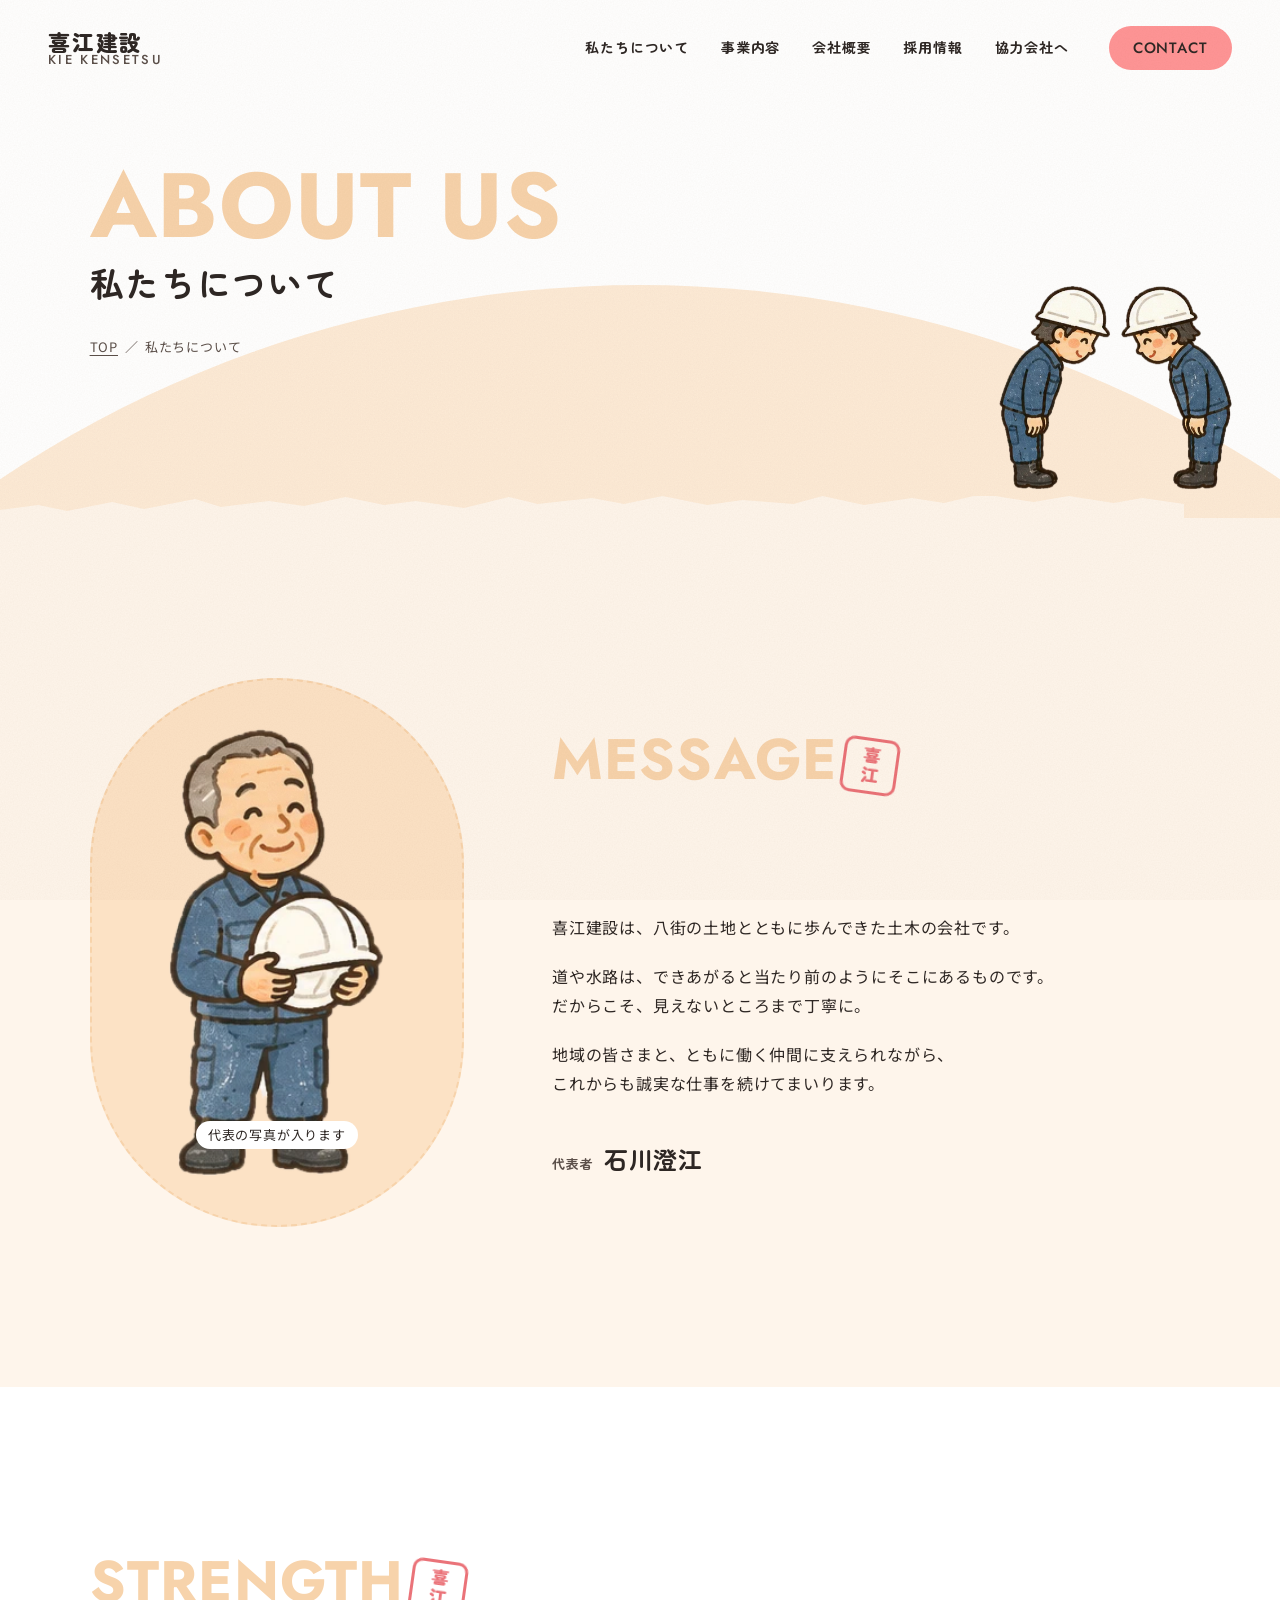
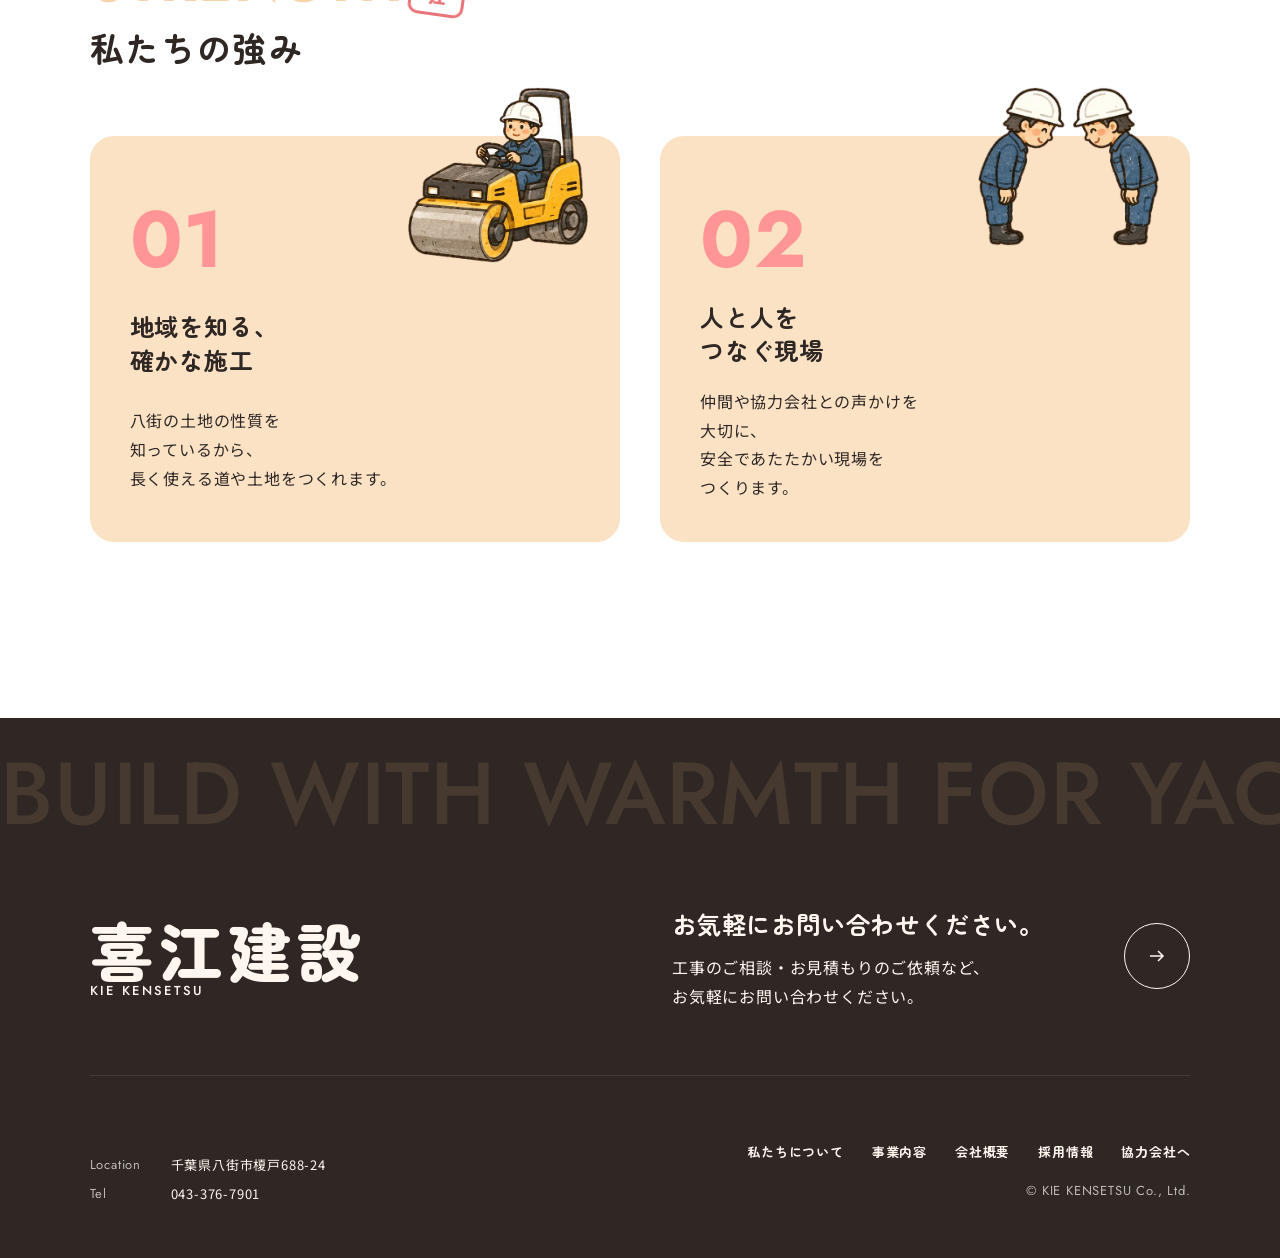
==== about/index.html @ e4daa04a "下層5ページを追加・TOP のリンクを下層へ（v2 上書き・?v=20261027e）" ====
<!doctype html>
<html lang="ja">
<head>
<meta charset="utf-8">
<meta name="viewport" content="width=device-width, initial-scale=1">
<meta name="robots" content="noindex, nofollow">
<title>私たちについて｜株式会社喜江建設</title>
<meta name="description" content="株式会社喜江建設の想い・代表挨拶・強みをご紹介します。">
<link rel="preconnect" href="https://fonts.googleapis.com">
<link rel="preconnect" href="https://fonts.gstatic.com" crossorigin>
<link href="https://fonts.googleapis.com/css2?family=Jost:wght@500;600;700&family=Noto+Sans+JP:wght@400;700&family=Zen+Maru+Gothic:wght@700;900&display=swap" rel="stylesheet">
<link rel="stylesheet" href="../tokens.css?v=20261027e">
<link rel="stylesheet" href="../base.css?v=20261027e">
<link rel="stylesheet" href="../style.css?v=20261027e">
</head>
<body>

<header class="header">
  <a class="logo" href="../" aria-label="株式会社喜江建設 トップへ">
    <span class="logo__ja">喜江建設</span>
    <span class="logo__en">KIE KENSETSU</span>
  </a>
  <nav class="nav" aria-label="メインメニュー">
    <ul class="nav__list">
      <li><a href="../about/">私たちについて</a></li>
      <li><a href="../service/">事業内容</a></li>
      <li><a href="../company/">会社概要</a></li>
      <li><a href="../#recruit">採用情報</a></li>
      <li><a href="../partner/">協力会社へ</a></li>
    </ul>
  </nav>
  <div class="header__acts">
    <a class="pill pill--accent" href="../contact/">CONTACT</a>
    <button class="pill pill--dark menu-btn" type="button" aria-expanded="false" aria-controls="drawer">MENU</button>
  </div>
</header>

<div class="drawer" id="drawer">
  <ul class="drawer__list">
    <li><a href="../about/">私たちについて</a></li>
    <li><a href="../service/">事業内容</a></li>
    <li><a href="../company/">会社概要</a></li>
    <li><a href="../#recruit">採用情報</a></li>
    <li><a href="../partner/">協力会社へ</a></li>
    <li><a href="../contact/">お問い合わせ</a></li>
  </ul>
</div>

<main>
  <section class="hero-sub" aria-labelledby="page-ttl">
    <div class="wrap hero-sub__inner">
      <p class="hero-sub__en" aria-hidden="true" data-split>ABOUT US</p>
      <h1 class="hero-sub__ja" id="page-ttl">私たちについて</h1>
      <p class="hero-sub__crumb"><a href="../">TOP</a><span aria-hidden="true">／</span>私たちについて</p>
    </div>
    <img class="hero-sub__chara" src="../assets/chara_bow.webp?v=20261027e" width="413" height="363" alt="" aria-hidden="true" data-bleed>
  </section>

    <section class="sec greet" aria-labelledby="greet-ttl">
    <div class="wrap greet__grid">
      <figure class="dog-frame greet__photo rv">
        <div class="dog-frame__capsule">
          <img src="../assets/chara_senior.webp?v=20261027e" width="191" height="399" alt="">
          <span class="dog-frame__note">代表の写真が入ります</span>
        </div>
      </figure>
      <div class="greet__body">
        <div class="sec-head">
          <p class="sec-head__en rv" aria-hidden="true">MESSAGE</p>
          <h2 class="sec-head__ja rv" id="greet-ttl">代表挨拶</h2>
        </div>
        <div class="txt rv">
          <p class="body"><span class="cl">喜江建設は、</span><span class="cl">八街の土地とともに歩んできた</span><span class="cl">土木の会社です。</span></p>
          <p class="body"><span class="cl">道や水路は、</span><span class="cl">できあがると当たり前のように</span><span class="cl">そこにあるものです。</span><span class="cl">だからこそ、</span><span class="cl">見えないところまで丁寧に。</span></p>
          <p class="body"><span class="cl">地域の皆さまと、</span><span class="cl">ともに働く仲間に支えられながら、</span><span class="cl">これからも誠実な仕事を続けてまいります。</span></p>
        </div>
        <p class="greet__sign rv"><span class="greet__role">代表者</span>石川澄江</p>
      </div>
    </div>
  </section>

    <section class="sec strength" aria-labelledby="strength-ttl">
    <div class="wrap">
      <div class="sec-head">
        <p class="sec-head__en rv" aria-hidden="true">STRENGTH</p>
        <h2 class="sec-head__ja rv" id="strength-ttl">私たちの強み</h2>
      </div>
      <ol class="strength__list">
        <li class="strength__item rv">
          <span class="strength__num" aria-hidden="true">01</span>
          <img class="strength__chara" src="../assets/chara_roller.webp?v=20261027e" width="441" height="431" alt="" data-bleed>
          <h3 class="strength__ttl">地域を知る、<br>確かな施工</h3>
          <p class="body"><span class="cl">八街の土地の性質を知っているから、</span><span class="cl">長く使える道や土地をつくれます。</span></p>
        </li>
        <li class="strength__item rv">
          <span class="strength__num" aria-hidden="true">02</span>
          <img class="strength__chara" src="../assets/chara_bow.webp?v=20261027e" width="413" height="363" alt="" data-bleed>
          <h3 class="strength__ttl">人と人を<br>つなぐ現場</h3>
          <p class="body"><span class="cl">仲間や協力会社との声かけを大切に、</span><span class="cl">安全であたたかい現場をつくります。</span></p>
        </li>
      </ol>
    </div>
  </section>
</main>

<footer class="footer">
  <div class="footer__marquee" aria-hidden="true">
    <span>BUILD WITH WARMTH FOR YACHIMATA</span><span>BUILD WITH WARMTH FOR YACHIMATA</span>
    <span>BUILD WITH WARMTH FOR YACHIMATA</span><span>BUILD WITH WARMTH FOR YACHIMATA</span>
  </div>
  <div class="wrap">
    <div class="footer__top">
      <a class="logo footer__logo" href="../">
        <span class="logo__ja">喜江建設</span>
        <span class="logo__en">KIE KENSETSU</span>
      </a>
      <a class="footer__cta" href="../contact/">
        <span>
          <span class="footer__cta-title"><span class="cl">お気軽に</span><span class="cl">お問い合わせください。</span></span>
          <span class="footer__cta-txt"><span class="cl">工事のご相談・</span><span class="cl">お見積もりのご依頼など、</span><span class="cl">お気軽にお問い合わせください。</span></span>
        </span>
        <span class="btn-circle__ring" aria-hidden="true"><svg viewBox="0 0 16 16" fill="none"><path d="M1 8h13M9 3l5 5-5 5" stroke="currentColor" stroke-width="1.5"/></svg></span>
      </a>
    </div>
    <div class="footer__bottom">
      <dl class="footer__info">
        <dt>Location</dt><dd>千葉県八街市榎戸688-24</dd>
        <dt>Tel</dt><dd>043-376-7901</dd>
      </dl>
      <div class="footer__right">
        <ul class="footer__nav">
          <li><a href="../about/">私たちについて</a></li>
          <li><a href="../service/">事業内容</a></li>
          <li><a href="../company/">会社概要</a></li>
          <li><a href="../#recruit">採用情報</a></li>
          <li><a href="../partner/">協力会社へ</a></li>
        </ul>
        <p class="footer__copy">© KIE KENSETSU Co., Ltd.</p>
      </div>
    </div>
  </div>
</footer>

<script src="../site.js?v=20261027e"></script>
</body>
</html>
---- tokens.css ----
:root {
  
  --c-base: #ffffff;
  --c-sub: #fce2c5;
  --c-sub-deep: #f7d3ab;
  --c-accent: #ff9596;
  --c-ink: #2e2724;
  --c-ink-soft: #5b4f49;
  --c-line: #eadbcb;
  --c-dark: #2e2724;
  --c-dark-text: #fff7ef;
  --c-dark-ghost: #46392f;
  --c-stamp: #e8636a;

  
  --ff-en: "Jost", sans-serif;
  --ff-head: "Zen Maru Gothic", "Noto Sans JP", sans-serif;
  --ff-body: "Noto Sans JP", sans-serif;

  
  --fs-en: 40px;
  --fs-head: 22px;
  --fs-sub: 17px;
  --fs-body: 14px;
  --fs-small: 13px;
  --fs-nav: 14px;
  --fw-body: 400;
  --lh-head: 1.4;
  --lh-body: 1.8;
  --ls-head: 0.05em;
  --ls-body: 0.05em;

  
  
  --sp-1: 8px;
  --sp-p: 16px;
  --sp-b: 32px;
  --sp-g: 48px;
  --sp-s: 80px;
  --sec-y: 96px;
  --gutter: 20px;
  --wrap: 1000px;

  
  --header-h: 72px;
  --btn-circle: 46px;
  --radius-s: 8px;
  --radius-l: 24px;

  
  --ease: cubic-bezier(0.4, 0.4, 0, 1);
  --dur-rv: 0.6s;
  --dur-intro: 1.4s;
  --marquee-pxs: 40;
}

@media (min-width: 960px) {
  :root {
    --fs-en: 57px;
    --fs-head: 34px;
    --fs-sub: 24px;
    --fs-body: 16px;
    --sp-p: 20px;
    --sp-b: 40px;
    --sp-g: 64px;
    --sp-s: 120px;
    --sec-y: 160px;
    --gutter: 48px;
    --header-h: 96px;
    --btn-circle: 66px;
    --wrap: 86vw;
  }
}

@media (min-width: 1600px) {
  :root {
    --fs-en: 76px;
    --fs-head: 42px;
    --fs-sub: 28px;
    --fs-body: 18px;
    --fs-nav: 16px;
    --sp-p: 24px;
    --sp-b: 48px;
    --sp-g: 80px;
    --sp-s: 160px;
    --sec-y: 200px;
    --gutter: 72px;
    --wrap: 84vw;
    --header-h: 112px;
    --btn-circle: 80px;
  }
}
@media (min-width: 2200px) {
  :root {
    --fs-en: 96px;
    --fs-head: 52px;
    --fs-sub: 32px;
    --fs-body: 20px;
    --wrap: 82vw;
    --btn-circle: 92px;
  }
}
---- base.css ----
*, *::before, *::after { box-sizing: border-box; }
html { -webkit-text-size-adjust: 100%; scroll-behavior: smooth; scroll-padding-top: var(--header-h); }
body {
  margin: 0;
  background: var(--c-base);
  color: var(--c-ink);
  font-family: var(--ff-body);
  font-size: var(--fs-body);
  font-weight: var(--fw-body);
  line-height: var(--lh-body);
  letter-spacing: var(--ls-body);
  line-break: strict;
  word-break: auto-phrase;
  overflow-x: clip;
}
img, svg { display: block; max-width: 100%; height: auto; }
a { color: inherit; text-decoration: none; }
ul { margin: 0; padding: 0; list-style: none; }
h1, h2, h3, p { margin: 0; }
.nb { white-space: nowrap; }

.cl { display: inline-block; max-width: 100%; }
.vh { position: absolute; width: 1px; height: 1px; overflow: hidden; clip-path: inset(50%); white-space: nowrap; }

.wrap { width: min(100% - var(--gutter) * 2, var(--wrap)); margin-inline: auto; }
.sec { position: relative; padding-block: var(--sec-y); }

.sec-head { display: grid; gap: var(--sp-1); }
.sec-head__en {
  font-family: var(--ff-en);
  font-weight: 700;
  font-size: var(--fs-en);
  line-height: 1.2;
  letter-spacing: 0.02em;
  color: var(--c-sub-deep);
}
.sec-head__ja {
  font-family: var(--ff-head);
  font-weight: 700;
  font-size: var(--fs-head);
  line-height: var(--lh-head);
  letter-spacing: var(--ls-head);
}
.txt { display: grid; gap: var(--sp-p); }

.btn-circle {
  display: inline-flex;
  align-items: center;
  gap: 20px;
  font-family: var(--ff-head);
  font-weight: 700;
  font-size: var(--fs-body);
  color: var(--c-ink);
}
.btn-circle__ring {
  display: grid;
  place-items: center;
  width: var(--btn-circle);
  aspect-ratio: 1;
  border: 1px solid var(--c-ink);
  border-radius: 50%;
  transition: background-color 0.3s var(--ease), color 0.3s var(--ease);
}
.btn-circle__ring svg { width: 16px; }
@media (hover: hover) {
  .btn-circle:hover .btn-circle__ring { background: var(--c-ink); color: var(--c-base); }
}

.header {
  position: fixed;
  inset: 0 0 auto;
  z-index: 50;
  height: var(--header-h);
  display: flex;
  align-items: center;
  justify-content: space-between;
  padding-inline: var(--gutter);
  transition: background-color 0.3s var(--ease), box-shadow 0.3s var(--ease);
}
.header.is-scrolled { background: var(--c-base); box-shadow: 0 1px 0 var(--c-line); }
.logo { display: inline-grid; line-height: 1.1; }
.logo__ja { font-family: var(--ff-head); font-weight: 900; font-size: clamp(22px, 1.6vw, 34px); letter-spacing: 0.08em; }
.logo__en { font-family: var(--ff-en); font-weight: 500; font-size: clamp(13px, 0.9vw, 18px); letter-spacing: 0.18em; color: var(--c-ink-soft); }
.nav { display: none; }
.nav__list { display: flex; gap: 32px; font-family: var(--ff-head); font-weight: 700; font-size: var(--fs-nav); }
.header__acts { display: flex; align-items: center; gap: 10px; }
.pill {
  display: inline-grid;
  place-items: center;
  min-height: 40px;
  padding-inline: 18px;
  border-radius: 999px;
  font-family: var(--ff-en);
  font-weight: 500;
  font-size: 14px;
  letter-spacing: 0.06em;
}
.pill--accent { background: var(--c-accent); color: var(--c-ink); }
.pill--dark { background: var(--c-dark); color: var(--c-dark-text); border: 0; cursor: pointer; }
@media (min-width: 960px) {
  .nav { display: block; margin-left: auto; margin-right: 40px; }
  .menu-btn { display: none; }
  .pill { min-height: clamp(44px, 3.2vw, 60px); padding-inline: clamp(24px, 1.8vw, 36px); font-size: clamp(15px, 1.05vw, 20px); }
}

.drawer {
  position: fixed;
  inset: 0;
  z-index: 40;
  display: grid;
  align-content: center;
  padding: var(--header-h) var(--gutter) var(--gutter);
  background: var(--c-sub);
  opacity: 0;
  visibility: hidden;
  transition: opacity 0.4s var(--ease), visibility 0s 0.4s;
}
.drawer.is-open { opacity: 1; visibility: visible; transition: opacity 0.4s var(--ease); }
.drawer__list { display: grid; gap: 20px; font-family: var(--ff-head); font-weight: 700; font-size: 20px; }

.footer { position: relative; overflow: hidden; background: var(--c-dark); color: var(--c-dark-text); padding-bottom: 40px; }
.footer__marquee {
  display: flex;
  width: max-content;
  padding-block: 32px 64px;
  font-family: var(--ff-en);
  font-weight: 500;
  font-size: clamp(48px, 7vw, 88px);
  line-height: 1;
  white-space: nowrap;
  color: var(--c-dark-ghost);
  animation: marquee var(--marquee-dur, 40s) linear infinite;
}
.footer__marquee span { padding-right: 0.6em; }
@keyframes marquee { to { transform: translateX(-50%); } }
.footer__top { display: grid; gap: var(--sp-g); padding-bottom: var(--sp-g); border-bottom: 1px solid var(--c-dark-ghost); }
.footer__logo .logo__ja { font-size: clamp(36px, 6vw, 64px); }
.footer__logo .logo__en { color: var(--c-dark-text); }
.footer__cta { display: flex; align-items: center; justify-content: space-between; gap: 20px; }
.footer__cta-title { display: block; font-family: var(--ff-head); font-weight: 700; font-size: var(--fs-sub); margin-bottom: var(--sp-1); }
.footer__cta-txt { display: block; }
.footer__cta .btn-circle__ring { border-color: var(--c-dark-text); color: var(--c-dark-text); flex-shrink: 0; }
.footer__bottom { display: grid; gap: var(--sp-g); padding-top: var(--sp-g); font-size: var(--fs-small); }
.footer__info { display: grid; grid-template-columns: 5em 1fr; gap: 6px 16px; }
.footer__info dt { font-family: var(--ff-en); opacity: 0.7; }
.footer__info dd { margin: 0; }
.footer__nav { display: flex; flex-wrap: wrap; gap: 12px 28px; font-family: var(--ff-head); font-weight: 700; }
.footer__copy { font-family: var(--ff-en); opacity: 0.7; }
@media (min-width: 960px) {
  .footer__top { grid-template-columns: 1fr 1fr; align-items: center; }
  .footer__bottom { grid-template-columns: 1fr auto; align-items: start; }
  .footer__right { display: grid; gap: 16px; justify-items: end; }
}
@media (hover: hover) {
  .footer__cta:hover .btn-circle__ring { background: var(--c-dark-text); color: var(--c-dark); }
}

.rv { opacity: 0; transform: translateY(24px); transition: opacity var(--dur-rv) var(--ease), transform var(--dur-rv) var(--ease); }
.rv.is-on { opacity: 1; transform: none; transition-delay: var(--rv-delay, 0s); }

@media (prefers-reduced-motion: reduce) {
  *, *::before, *::after { animation-duration: 0.01ms !important; animation-iteration-count: 1 !important; transition-duration: 0.01ms !important; }
}
---- style.css ----
.fv {
  position: relative;
  isolation: isolate;
  display: grid;
  align-content: center;
  padding: calc(var(--header-h) + 24px) var(--gutter) 24px;
  overflow: hidden;
}

.fv::before {
  content: "";
  position: absolute;
  left: 50%;
  top: 34%;
  width: max(180vw, 900px);
  aspect-ratio: 1;
  translate: -50% 0;
  border-radius: 50%;
  background: radial-gradient(closest-side,
    color-mix(in srgb, var(--c-sub) 35%, var(--c-base)) 0 80%,
    color-mix(in srgb, var(--c-sub) 70%, var(--c-base)) 80% 100%);
  z-index: -1;
}
.fv__stage { position: relative; display: grid; justify-items: center; }
.fv__en {
  margin-bottom: 6px;
  font-family: var(--ff-en);
  font-weight: 600;
  font-size: 9.4vw;
  line-height: 1;
  white-space: nowrap;
  color: var(--c-sub);
  z-index: 0;
}
.fv__catch {
  position: relative;
  z-index: 2;
  justify-self: center;
  padding-right: 58px; 
  white-space: nowrap;
  font-family: var(--ff-head);
  font-weight: 700;
  font-size: clamp(16px, 2vw, 30px);
  letter-spacing: 0.08em;
}
.fv__catch svg { display: inline-block; width: 48px; margin-right: 10px; vertical-align: middle; color: var(--c-ink); }
.fv__art {
  position: relative;
  z-index: 1;
  width: calc(100% + var(--gutter) * 2);
  margin-top: 4px;
  mix-blend-mode: multiply;
  clip-path: circle(0% at 50% 50%);
  animation: fv-open var(--dur-intro) var(--ease) 0.25s forwards;
}
.fv__art img {
  width: 100%;
  aspect-ratio: 3 / 2;
  object-fit: contain;
  -webkit-mask-image: radial-gradient(closest-side, #000 86%, transparent 100%);
  mask-image: radial-gradient(closest-side, #000 86%, transparent 100%);
  animation: fv-float 4.6s ease-in-out infinite alternate;
}
@keyframes fv-open { to { clip-path: circle(75% at 50% 50%); } }

@keyframes fv-float { from { translate: 0 -10px; rotate: -1deg; } to { translate: 0 12px; rotate: 1deg; } }
.fv__copy {
  position: relative;
  z-index: 2;
  margin-top: var(--sp-p);
  font-family: var(--ff-head);
  font-weight: 700;
  font-size: var(--fs-sub);
  line-height: 1.6;
  letter-spacing: var(--ls-head);
}

@media (min-width: 960px) {
  .fv { min-height: 100svh; padding-bottom: 56px; }
  .fv__en { position: absolute; top: 2%; left: 50%; translate: -50% 0; margin: 0; font-size: clamp(34px, 10vw, 200px); }
  .fv__art { width: min(76vw, (100svh - 190px) * 1.5, 1600px); }
  .fv__catch { translate: 18% 0; padding-right: 0; }
  .fv__catch svg { width: 64px; }
  .fv__copy { position: absolute; left: var(--gutter); bottom: 56px; margin: 0; font-size: 20px; }
}

.about { background: color-mix(in srgb, var(--c-sub) 35%, var(--c-base)); }
.about__grid { display: grid; gap: var(--sp-s); }
.about__body { display: grid; gap: var(--sp-g); justify-items: start; }
.about__body .txt { max-width: 36em; }

.about__body > .btn-circle, .service__head > .btn-circle, .company__body > .btn-circle { margin-top: calc(var(--sp-b) - var(--sp-g)); }
.venn {
  position: relative;
  order: 2;
  width: min(100%, calc(var(--wrap) * 0.46));
  aspect-ratio: 1 / 0.92;
  justify-self: center;
  color: var(--c-ink);
}
.venn__item {
  position: absolute;
  width: 46%;
  aspect-ratio: 1;
  animation: venn-float 4.2s ease-in-out infinite alternate;
}
.venn__item--top { left: 27%; top: 14%; z-index: 1; animation-delay: -1.4s; }
.venn__item--l { left: 6%; top: 50%; animation-delay: -2.8s; }
.venn__item--r { left: 48%; top: 50%; }
@keyframes venn-float { from { translate: 0 -5px; rotate: -1.5deg; } to { translate: 0 5px; rotate: 1.5deg; } }
.venn__circle {
  position: relative;
  width: 100%;
  height: 100%;
  border-radius: 50%;
  display: grid;
  place-content: center;
  text-align: center;
  gap: 2px;
  overflow: hidden;
  transition: scale 0.4s cubic-bezier(0.34, 1.56, 0.64, 1);
}

.venn__circle::after {
  content: "";
  position: absolute;
  inset: 0;
  background: url("data:image/svg+xml,%3Csvg xmlns='http://www.w3.org/2000/svg' width='160' height='160'%3E%3Cfilter id='n'%3E%3CfeTurbulence type='fractalNoise' baseFrequency='.9' numOctaves='2'/%3E%3CfeColorMatrix values='0 0 0 0 0 0 0 0 0 0 0 0 0 0 0 0 0 0 .55 0'/%3E%3C/filter%3E%3Crect width='100%25' height='100%25' filter='url(%23n)'/%3E%3C/svg%3E");
  mix-blend-mode: multiply;
  opacity: 0.18;
  pointer-events: none;
}
.venn__circle--top { background: var(--c-accent); color: var(--c-ink); }
.venn__circle--l { background: var(--c-ink-soft); color: var(--c-dark-text); }
.venn__circle--r { background: var(--c-sub-deep); color: var(--c-ink); }
.venn__ttl, .venn__sub { position: relative; z-index: 1; }
.venn__ttl { font-family: var(--ff-head); font-weight: 700; font-size: clamp(15px, 1.7vw, 34px); letter-spacing: 0.06em; }
.venn__sub { font-size: clamp(13px, 0.95vw, 19px); }

.venn__chara { position: absolute; z-index: 2; height: auto; pointer-events: none; transition: translate 0.4s cubic-bezier(0.34, 1.56, 0.64, 1); }
.venn__chara--top { width: 44%; left: 50%; top: -40%; margin-left: -22%; }
.venn__chara--l { width: 46%; left: -26%; top: 64%; }
.venn__chara--r { width: 44%; right: -22%; top: 70%; }
@media (hover: hover) {
  .venn__item:hover .venn__circle { scale: 1.06; }
  .venn__item:hover .venn__chara { translate: 0 -10px; }
}

.venn__spark { position: absolute; width: 4%; color: var(--c-accent); animation: spark 2.4s ease-in-out infinite; }
.venn__spark--1 { left: 22%; top: 30%; }
.venn__spark--2 { right: 18%; top: 34%; width: 3%; animation-delay: -0.8s; color: var(--c-ink-soft); }
.venn__spark--3 { left: 47%; bottom: 0; animation-delay: -1.6s; }
@keyframes spark { 0%, 100% { scale: 0.4; opacity: 0.3; } 50% { scale: 1; opacity: 1; } }
.venn__note {
  position: absolute;
  top: 0;
  font-family: var(--ff-head);
  font-weight: 700;
  font-size: clamp(13px, 0.95vw, 19px);
  line-height: 1.5;
}
.venn__note--l { left: 0; }
.venn__note--r { right: 0; text-align: right; }
.venn__arrow { position: absolute; top: 15%; width: 7%; }
.venn__arrow--l { left: 10%; }
.venn__arrow--r { right: 10%; }

.venn__arrow.rv { transform: none; }
.venn__arrow path { stroke-dasharray: 1; stroke-dashoffset: 1; }
.venn__arrow.rv.is-on path { stroke-dashoffset: 0; transition: stroke-dashoffset 0.8s ease-out 0.5s; }

.venn__circle.rv { opacity: 0; transform: scale(0.4); transition: scale 0.4s cubic-bezier(0.34, 1.56, 0.64, 1); }
.venn__circle.rv.is-on { animation: venn-pop 0.7s cubic-bezier(0.34, 1.56, 0.64, 1) var(--rv-delay, 0s) both; }
@keyframes venn-pop { from { opacity: 0; transform: scale(0.4); } to { opacity: 1; transform: none; } }

.service__grid { display: grid; gap: var(--sp-s); }
.service__head { display: grid; gap: var(--sp-g); justify-items: start; align-content: start; }
.media-list { display: grid; }
.media {
  display: grid;
  grid-template-columns: 42% 1fr;
  gap: var(--sp-p);
  align-items: start;
  padding-block: var(--sp-p);
  border-bottom: 1px solid var(--c-line);
}
.media:first-child { padding-top: 0; }
.media__img { position: relative; }
.media__img img { width: 100%; aspect-ratio: 4 / 3; object-fit: cover; border-radius: var(--radius-s); }
.media__txt { display: grid; gap: var(--sp-1); font-size: var(--fs-small); }
.media__ttl { font-family: var(--ff-head); font-weight: 700; font-size: var(--fs-sub); line-height: 1.35; letter-spacing: var(--ls-head); }

.media__img--cone::after {
  content: "";
  position: absolute;
  right: -10px;
  top: -14px;
  width: 26px;
  height: 32px;
  clip-path: polygon(50% 0, 100% 100%, 0 100%);
  background: linear-gradient(var(--c-accent) 0 34%, var(--c-base) 34% 50%, var(--c-accent) 50% 72%, var(--c-base) 72% 86%, var(--c-accent) 86%);
  transform-origin: 50% 100%;
  animation: cone-sway 3.6s ease-in-out infinite alternate;
}
@keyframes cone-sway { from { rotate: -6deg; } to { rotate: 6deg; } }

@media (max-width: 959px) {
  .venn { aspect-ratio: 1 / 1.02; }
  .venn__item--top { top: 20%; }
  .venn__item--l, .venn__item--r { top: 54%; }
  .venn__chara--top { width: 32%; top: -19%; margin-left: -16%; }
  
  .venn { width: 92%; }
  .venn__chara--l { width: 40%; left: -12%; top: 72%; }
  .venn__chara--r { width: 40%; right: -12%; top: 76%; }
  .venn__note { max-width: 46%; letter-spacing: 0; }
  .venn__arrow { top: 12%; }
}

@media (min-width: 960px) {
  .about__grid { grid-template-columns: 1fr 1fr; align-items: center; column-gap: 80px; }
  .venn { order: 0; }
  .service__grid { grid-template-columns: 34% 1fr; column-gap: 8%; align-items: start; }
  .service__head { position: sticky; top: calc(var(--header-h) + 40px); }
  .media { grid-template-columns: 1fr 1fr; gap: 40px; padding-block: 40px; }
  .media__txt { font-size: 14px; }
}

.company { background: color-mix(in srgb, var(--c-sub) 35%, var(--c-base)); }
.company__grid { display: grid; gap: var(--sp-s); }
.company__body { display: grid; gap: var(--sp-g); justify-items: start; }
.info-table { width: 100%; margin: 0; border-top: 1px solid var(--c-line); }
.info-table__row { display: grid; grid-template-columns: 6em 1fr; gap: var(--sp-p); padding-block: 16px; border-bottom: 1px solid var(--c-line); }
.info-table dt { font-family: var(--ff-head); font-weight: 700; }
.info-table dd { margin: 0; }
.dog-frame { position: relative; margin: 0; justify-self: center; width: min(72%, calc(var(--wrap) * 0.3)); }
.dog-frame__capsule {
  position: relative;
  display: grid;
  place-items: center;
  aspect-ratio: 3 / 4.4;
  border-radius: 999px;
  background: var(--c-sub);
  border: 2px dashed var(--c-sub-deep);
  overflow: hidden;
}
.dog-frame__capsule img { width: 58%; opacity: 0.9; }
.dog-frame__note {
  position: absolute;
  bottom: 14%;
  padding: 2px 12px;
  border-radius: 999px;
  background: var(--c-base);
  font-size: var(--fs-small);
}

.recruit-card {
  position: relative;
  display: grid;
  gap: var(--sp-p);
  padding: 40px 24px 88px;
  border-radius: var(--radius-l);
  background: var(--c-dark);
  color: var(--c-dark-text);
  overflow: hidden;
}
.recruit-card__en { font-family: var(--ff-en); font-weight: 700; font-size: var(--fs-en); line-height: 1; color: var(--c-dark-text); }
.recruit-card__body { position: relative; z-index: 1; display: grid; gap: var(--sp-1); }
.recruit-card__ttl { font-family: var(--ff-head); font-weight: 700; font-size: var(--fs-sub); }
.recruit-card__txt { font-family: var(--ff-head); font-weight: 700; line-height: 1.7; }
.recruit-card__btn { position: relative; z-index: 1; color: var(--c-dark-text); justify-self: end; }
.recruit-card__btn .btn-circle__ring { border-color: var(--c-dark-text); }
.recruit-card__scene {
  position: relative;
  display: block;
  width: 100%;
  aspect-ratio: 16 / 9;
}

.recruit-card__scene::before {
  content: "";
  position: absolute;
  left: -6%;
  right: -6%;
  bottom: 0;
  height: 26%;
  border-radius: 50% 50% 0 0 / 100% 100% 0 0;
  background: var(--c-dark-ghost);
}
.recruit-card__chara { position: absolute; bottom: 10%; transition: translate 0.4s cubic-bezier(0.34, 1.56, 0.64, 1); }
.recruit-card__chara--wave { left: 24%; width: 23%; }
.recruit-card__chara--senior { left: 50%; width: 20%; animation-delay: -0.3s; }
.recruit-card__cone {
  position: absolute;
  right: 4%;
  bottom: 14%;
  width: 7%;
  aspect-ratio: 26 / 32;
  clip-path: polygon(50% 0, 100% 100%, 0 100%);
  background: linear-gradient(var(--c-accent) 0 34%, var(--c-base) 34% 50%, var(--c-accent) 50% 72%, var(--c-base) 72% 86%, var(--c-accent) 86%);
}
.recruit-card__cone--2 { right: 13%; bottom: 12%; width: 5%; }

.recruit-card__stamp {
  display: inline-grid;
  place-items: center;
  vertical-align: middle;
  margin-left: 0.3em;
  padding: 0.3em 0.5em;
  border: 3px solid var(--c-stamp);
  border-radius: 8px;
  color: var(--c-stamp);
  font-family: var(--ff-head);
  font-weight: 900;
  font-size: 0.32em;
  letter-spacing: 0.1em;
  rotate: -8deg;
}
.recruit-card.is-on .recruit-card__stamp { animation: stamp 0.5s cubic-bezier(0.5, 0, 0.75, 0) 0.6s both; }

.recruit-card__tape {
  position: absolute;
  left: -2%;
  right: -2%;
  bottom: 14px;
  display: flex;
  overflow: hidden;
  padding-block: 8px;
  background: var(--c-accent);
  color: var(--c-ink);
  font-family: var(--ff-en);
  font-weight: 700;
  font-size: clamp(13px, 1vw, 18px);
  letter-spacing: 0.12em;
  white-space: nowrap;
  rotate: -2deg;
}
.recruit-card__tape span { flex-shrink: 0; padding-right: 0.5em; animation: tape 24s linear infinite; }
@keyframes tape { to { transform: translateX(-100%); } }
@media (hover: hover) {
  .recruit-card:hover .recruit-card__chara { translate: 12px 0; }
  .recruit-card:hover .btn-circle__ring { background: var(--c-dark-text); color: var(--c-dark); }
}

.partner { background: color-mix(in srgb, var(--c-sub) 35%, var(--c-base)); }
.partner__grid { display: grid; gap: var(--sp-g); }
.partner__body { display: grid; gap: var(--sp-b); justify-items: start; }
.partner__list { display: grid; grid-template-columns: 1fr 1fr; gap: 10px; width: 100%; }
.partner__list li {
  padding: 14px 16px;
  border-radius: var(--radius-s);
  background: var(--c-base);
  font-family: var(--ff-head);
  font-weight: 700;
  font-size: var(--fs-small);
}

@media (min-width: 960px) {
  .company__grid { grid-template-columns: 1fr 36%; column-gap: 12%; align-items: center; }
  .dog-frame { width: 100%; }
  .recruit-card { grid-template-columns: 1fr 1.1fr; grid-template-rows: auto auto 1fr; column-gap: 4%; align-items: start; padding: 64px 64px 104px; }
  .recruit-card__en, .recruit-card__body, .recruit-card__btn { grid-column: 1; }
  .recruit-card__btn { grid-row: 3; justify-self: start; align-self: end; }
  .recruit-card__txt { font-size: clamp(16px, 1.5vw, 30px); }
  .recruit-card__scene { grid-column: 2; grid-row: 1 / 4; align-self: center; }
  .partner__grid { grid-template-columns: 34% 1fr; column-gap: 8%; align-items: start; }
  .partner__list { grid-template-columns: repeat(3, 1fr); }
}

.ch { display: inline-block; }

.fv__en .ch { animation: ch-drop 0.9s cubic-bezier(0.34, 1.56, 0.64, 1) calc(0.5s + var(--i) * 0.045s) both; }
@keyframes ch-drop { from { opacity: 0; transform: translateY(-0.9em) rotate(-14deg); } to { opacity: 1; transform: none; } }

.fv__catch .ch { animation: ch-pop 0.5s cubic-bezier(0.34, 1.56, 0.64, 1) calc(1.1s + var(--i) * 0.05s) both; }
@keyframes ch-pop { from { opacity: 0; transform: scale(0.2) translateY(0.4em); } to { opacity: 1; transform: none; } }
.fv__catch svg path { stroke-dasharray: 90; stroke-dashoffset: 90; animation: line-draw 0.8s ease-out 1s forwards; }
@keyframes line-draw { to { stroke-dashoffset: 0; } }

.fv__copy { animation: rise 0.9s cubic-bezier(0.34, 1.56, 0.64, 1) 1.6s both; }
@keyframes rise { from { opacity: 0; transform: translateY(30px); } to { opacity: 1; transform: none; } }

.sec-head__en.rv { transform: translateX(-60px); transition: none; }
.sec-head__en.rv.is-on { animation: en-slide 0.9s cubic-bezier(0.34, 1.56, 0.64, 1) var(--rv-delay, 0s) both; }
@keyframes en-slide { from { opacity: 0; transform: translateX(-60px) skewX(-12deg); } to { opacity: 1; transform: none; } }

.sec-head__ja.rv { transition: none; }
.sec-head__ja.rv.is-on { animation: rise 0.8s cubic-bezier(0.34, 1.56, 0.64, 1) var(--rv-delay, 0s) both; }

.media.rv.is-on .media__img img { animation: img-open 0.9s cubic-bezier(0.34, 1.3, 0.64, 1) calc(var(--rv-delay, 0s) + 0.1s) both; }
@keyframes img-open { from { clip-path: inset(100% 0 0 0 round var(--radius-s)); scale: 1.12; } to { clip-path: inset(0 0 0 0 round var(--radius-s)); scale: 1; } }

.btn-circle__ring svg { animation: nudge 1.6s ease-in-out infinite; }
@keyframes nudge { 0%, 60%, 100% { translate: 0 0; } 30% { translate: 4px 0; } }

.dog-frame__capsule img { transform-origin: 50% 100%; animation: wag 1.4s ease-in-out infinite alternate; }
@keyframes wag { from { rotate: -5deg; } to { rotate: 5deg; } }

.recruit-card__chara { animation: walk 0.6s steps(2, jump-none) infinite alternate; }
@keyframes walk { from { transform: translateY(0); } to { transform: translateY(-4px); } }

.partner__list.rv.is-on li { animation: ch-pop 0.5s cubic-bezier(0.34, 1.56, 0.64, 1) calc(var(--rv-delay, 0s) + var(--n) * 0.08s) both; }
.partner__list li:nth-child(1) { --n: 1; }
.partner__list li:nth-child(2) { --n: 2; }
.partner__list li:nth-child(3) { --n: 3; }
.partner__list li:nth-child(4) { --n: 4; }

body::after {
  content: "";
  position: fixed;
  inset: 0;
  z-index: 60;
  pointer-events: none;
  background: url("data:image/svg+xml,%3Csvg xmlns='http://www.w3.org/2000/svg' width='200' height='200'%3E%3Cfilter id='n'%3E%3CfeTurbulence type='fractalNoise' baseFrequency='.75' numOctaves='3'/%3E%3CfeColorMatrix values='0 0 0 0 .3 0 0 0 0 .2 0 0 0 0 .1 0 0 0 .5 0'/%3E%3C/filter%3E%3Crect width='100%25' height='100%25' filter='url(%23n)'/%3E%3C/svg%3E");
  opacity: 0.12;
  mix-blend-mode: multiply;
}

.sec::before {
  content: "";
  position: absolute;
  left: 0; right: 0; top: -22px;
  height: 24px;
  background: inherit;
  -webkit-mask: url("data:image/svg+xml,%3Csvg xmlns='http://www.w3.org/2000/svg' viewBox='0 0 400 24' preserveAspectRatio='none'%3E%3Cpath d='M0 24V14l12-5 9 6 14-9 10 7 16-10 8 8 15-6 11 5 13-9 12 8 10-4 15 7 14-11 9 7 17-6 10 6 12-8 14 9 11-5 16 4 9-8 13 9 15-7 10 5 12-9 16 8 11-6 14 7 9-5 13 6V24Z'/%3E%3C/svg%3E") center / 100% 100%;
          mask: url("data:image/svg+xml,%3Csvg xmlns='http://www.w3.org/2000/svg' viewBox='0 0 400 24' preserveAspectRatio='none'%3E%3Cpath d='M0 24V14l12-5 9 6 14-9 10 7 16-10 8 8 15-6 11 5 13-9 12 8 10-4 15 7 14-11 9 7 17-6 10 6 12-8 14 9 11-5 16 4 9-8 13 9 15-7 10 5 12-9 16 8 11-6 14 7 9-5 13 6V24Z'/%3E%3C/svg%3E") center / 100% 100%;
}
.service, .recruit { background: var(--c-base); }

.hanko {
  position: relative;
  display: inline-grid;
  place-items: center;
  vertical-align: middle;
  margin-left: 0.3em;
  width: clamp(48px, 4.4vw, 80px);
  aspect-ratio: 1;
  border: 3px solid var(--c-stamp);
  border-radius: 10px;
  color: var(--c-stamp);
  font-family: var(--ff-head);
  font-weight: 900;
  font-size: clamp(15px, 1.4vw, 24px);
  line-height: 1.05;
  writing-mode: vertical-rl;
  rotate: 8deg;
  opacity: 0;
}
.hanko.is-on { animation: stamp 0.5s cubic-bezier(0.5, 0, 0.75, 0) 0.4s both; }
@keyframes stamp { 0% { opacity: 0; transform: scale(2.4); } 70% { opacity: 1; transform: scale(0.92); } 100% { opacity: 0.9; transform: scale(1); } }

.media__img::before, .recruit-card::before {
  content: "";
  position: absolute;
  z-index: 2;
  left: 10%;
  top: -10px;
  width: 64px;
  height: 20px;
  background: color-mix(in srgb, var(--c-accent) 70%, transparent);
  rotate: -6deg;
}
.recruit-card { overflow: visible; }

.hero-sub {
  position: relative;
  isolation: isolate;
  overflow: hidden;
  padding: calc(var(--header-h) + var(--sp-g)) 0 calc(var(--sp-s) + 40px);
}
.hero-sub::before {
  content: "";
  position: absolute;
  left: 50%;
  top: 55%;
  width: max(180vw, 900px);
  aspect-ratio: 1;
  translate: -50% 0;
  border-radius: 50%;
  background: radial-gradient(closest-side,
    color-mix(in srgb, var(--c-sub) 35%, var(--c-base)) 0 80%,
    color-mix(in srgb, var(--c-sub) 70%, var(--c-base)) 80% 100%);
  z-index: -1;
}
.hero-sub__inner { position: relative; z-index: 1; display: grid; gap: var(--sp-1); justify-items: start; }
.hero-sub__en { font-family: var(--ff-en); font-weight: 700; font-size: min(calc(var(--fs-en) * 1.6), 12vw); line-height: 1; color: var(--c-sub-deep); }
.hero-sub__en .ch { animation: ch-drop 0.9s cubic-bezier(0.34, 1.56, 0.64, 1) calc(0.15s + var(--i) * 0.045s) both; }
.hero-sub__ja { font-family: var(--ff-head); font-weight: 700; font-size: var(--fs-head); line-height: var(--lh-head); letter-spacing: var(--ls-head); animation: rise 0.8s cubic-bezier(0.34, 1.56, 0.64, 1) 0.5s both; }
.hero-sub__crumb { margin-top: var(--sp-p); font-size: var(--fs-small); color: var(--c-ink-soft); }
.hero-sub__crumb a { text-decoration: underline; text-underline-offset: 3px; }
.hero-sub__crumb span { margin-inline: 0.5em; }
.hero-sub__chara {
  position: absolute;
  right: var(--gutter);
  bottom: 16px;
  width: auto;
  height: clamp(96px, 16vw, 280px); 
  animation: rise 0.9s cubic-bezier(0.34, 1.56, 0.64, 1) 0.7s both, fv-float 4.6s ease-in-out 1.6s infinite alternate;
}

.greet { background: color-mix(in srgb, var(--c-sub) 35%, var(--c-base)); }
.greet__grid { display: grid; gap: var(--sp-s); }
.greet__body { display: grid; gap: var(--sp-g); justify-items: start; }
.greet__body .txt { max-width: 36em; }
.greet__sign { margin-top: calc(var(--sp-b) - var(--sp-g)); font-family: var(--ff-head); font-weight: 700; font-size: var(--fs-sub); }
.greet__role { margin-right: 0.8em; font-size: var(--fs-small); color: var(--c-ink-soft); }

.strength__list { display: grid; gap: var(--sp-s); margin-top: var(--sp-g); padding: 0; list-style: none; }
.strength__item {
  position: relative;
  display: grid;
  gap: var(--sp-p);
  padding: var(--sp-g) var(--sp-b) var(--sp-b);
  border-radius: var(--radius-l);
  background: var(--c-sub);
}
.strength__num { font-family: var(--ff-en); font-weight: 700; font-size: calc(var(--fs-en) * 1.4); line-height: 1; color: var(--c-accent); }
.strength__ttl { font-family: var(--ff-head); font-weight: 700; font-size: var(--fs-sub); line-height: var(--lh-head); }
.strength__chara { position: absolute; right: 6%; top: -12%; width: 34%; height: auto; animation: fv-float 4.6s ease-in-out infinite alternate; }
.strength__item:nth-child(2) .strength__chara { animation-delay: -2s; }

.civil__head { display: grid; gap: var(--sp-g); max-width: 40em; }
.svc-rows { display: grid; gap: var(--sp-s); margin-top: var(--sp-s); padding: 0; list-style: none; }
.svc-row { display: grid; gap: var(--sp-b); align-items: center; }
.svc-row__img img { width: 100%; aspect-ratio: 4 / 3; object-fit: cover; border-radius: var(--radius-l); }
.svc-row.rv.is-on .svc-row__img img { animation: img-open 0.9s cubic-bezier(0.34, 1.3, 0.64, 1) 0.1s both; }
.svc-row__txt { display: grid; gap: var(--sp-p); }
.svc-row__num { font-family: var(--ff-en); font-weight: 700; font-size: calc(var(--fs-en) * 1.2); line-height: 1; color: var(--c-accent); }
.svc-row__ttl { font-family: var(--ff-head); font-weight: 700; font-size: var(--fs-sub); line-height: var(--lh-head); }

.partner__names { display: grid; gap: var(--sp-p); width: 100%; }
.partner__names-ttl { font-family: var(--ff-head); font-weight: 700; }

.contact__grid { display: grid; gap: var(--sp-s); }
.contact__head { display: grid; gap: var(--sp-g); align-content: start; }
.contact__tel { display: grid; gap: 4px; margin-top: calc(var(--sp-b) - var(--sp-g)); padding: var(--sp-p) var(--sp-b); border-radius: var(--radius-s); background: var(--c-sub); justify-self: start; }
.contact__tel-label { font-size: var(--fs-small); }
.contact__tel-num { font-family: var(--ff-en); font-weight: 600; font-size: var(--fs-sub); letter-spacing: 0.04em; }
.form { display: grid; gap: var(--sp-b); }
.form__row { display: grid; gap: var(--sp-1); }
.form__label { display: flex; align-items: center; gap: 0.6em; font-family: var(--ff-head); font-weight: 700; }
.form__req { padding: 0 0.7em; border-radius: 999px; background: var(--c-accent); color: var(--c-ink); font-size: var(--fs-small); line-height: 1.7; }
.form__req--opt { background: var(--c-line); }
.form__input {
  width: 100%;
  padding: 14px 16px;
  border: 1px solid var(--c-line);
  border-radius: var(--radius-s);
  background: var(--c-base);
  color: var(--c-ink);
  font: inherit;
  font-size: 16px;
}
.form__input:focus { outline: 2px solid var(--c-accent); outline-offset: 1px; }
.form__textarea { min-height: 10em; resize: vertical; }
.form__select { position: relative; display: block; }
.form__select::after { content: ""; position: absolute; right: 18px; top: 50%; width: 8px; height: 8px; border-right: 2px solid var(--c-ink); border-bottom: 2px solid var(--c-ink); rotate: 45deg; translate: 0 -70%; pointer-events: none; }
select.form__input { appearance: none; padding-right: 48px; }
.form__submit {
  justify-self: start;
  display: inline-flex;
  align-items: center;
  gap: 16px;
  padding: 8px 8px 8px 28px;
  border: 0;
  border-radius: 999px;
  background: var(--c-dark);
  color: var(--c-dark-text);
  font-family: var(--ff-head);
  font-weight: 700;
  font-size: var(--fs-body);
  cursor: pointer;
}
.form__submit .btn-circle__ring { width: 44px; border-color: var(--c-dark-text); }

@media (min-width: 960px) {
  .hero-sub__chara { bottom: 28px; }
  .greet__grid { grid-template-columns: 34% 1fr; column-gap: 8%; align-items: center; }
  .strength__list { grid-template-columns: 1fr 1fr; column-gap: var(--sp-b); }
  .strength__item > :not(.strength__chara) { max-width: 62%; } 
  .svc-row { grid-template-columns: 1.1fr 1fr; column-gap: 8%; }
  .svc-row--rev .svc-row__img { order: 2; }
  .contact__grid { grid-template-columns: 34% 1fr; column-gap: 8%; align-items: start; }
}
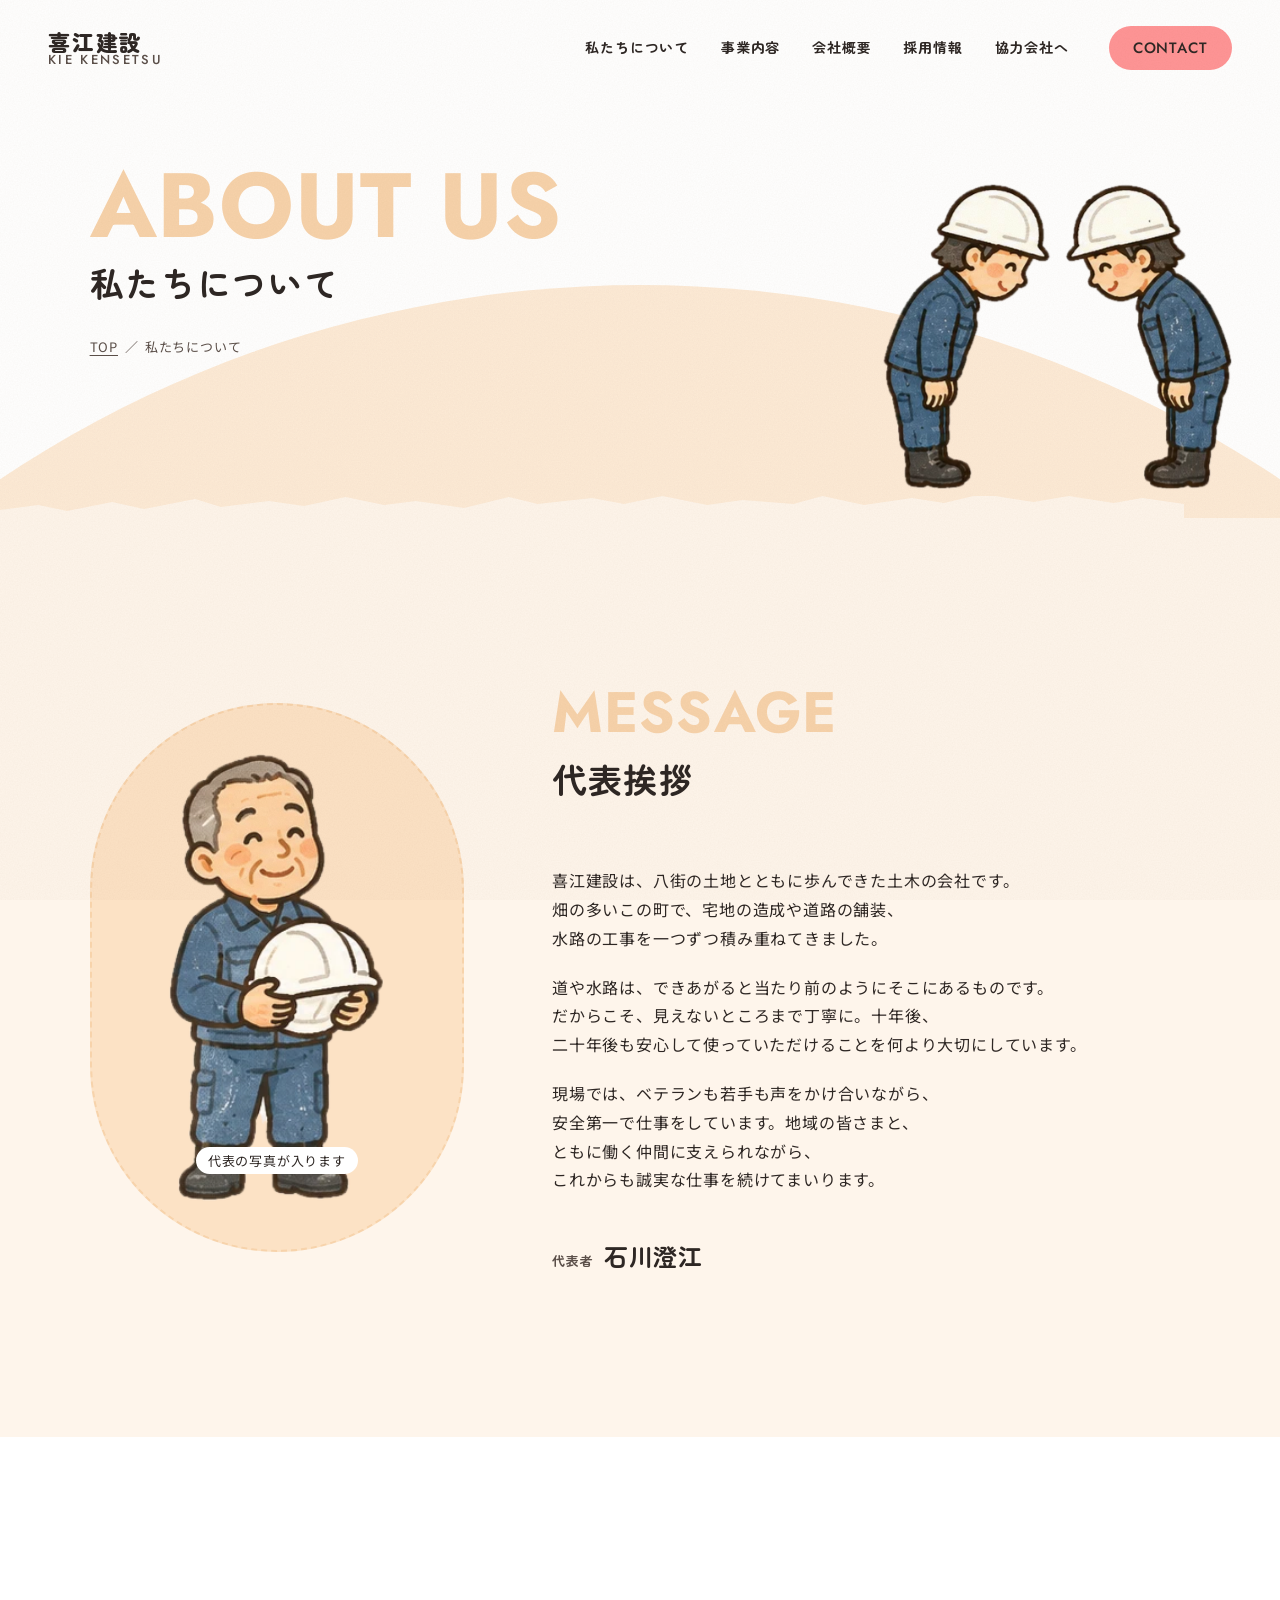
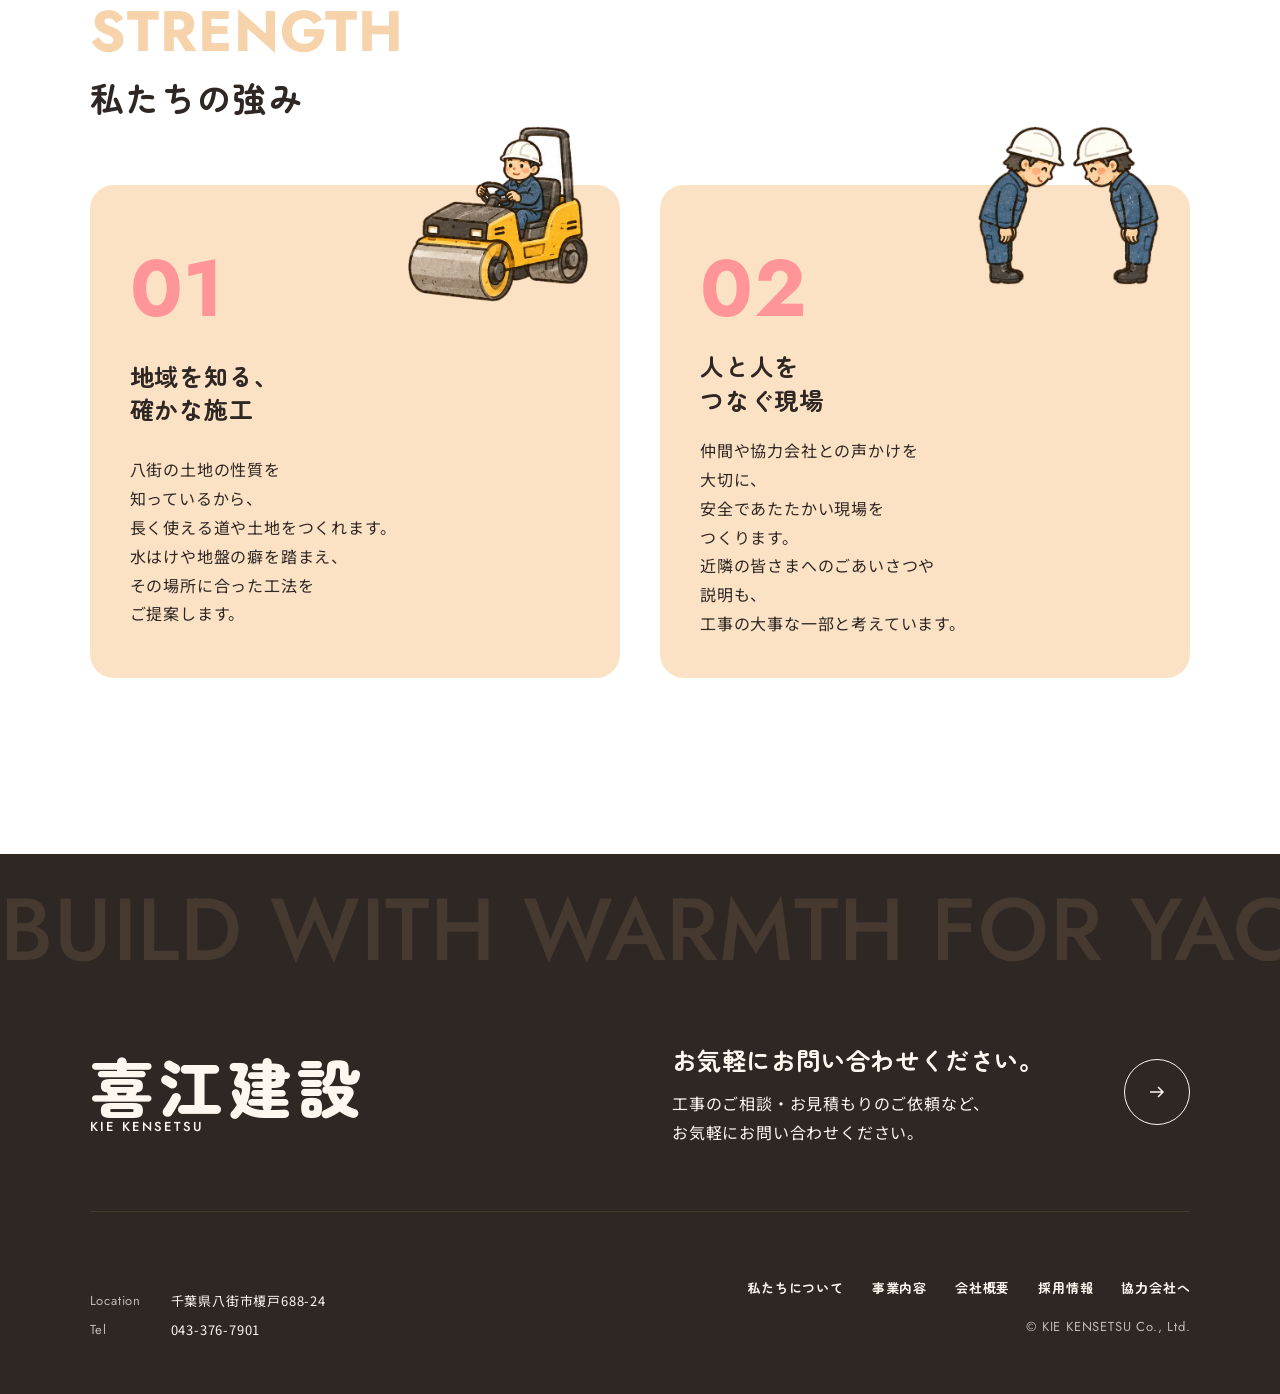
==== commit 7dc87164: "下層の直し：判子を外す・本文を増やす・会社概要と協力会社の仮の文言・ロゴの帯・工事の流れ・見出しのイラストを大きく（v2 上書き・?v=20261027f）" ====
--- a/about/index.html
+++ b/about/index.html
@@ -9,9 +9,9 @@
 <link rel="preconnect" href="https://fonts.googleapis.com">
 <link rel="preconnect" href="https://fonts.gstatic.com" crossorigin>
 <link href="https://fonts.googleapis.com/css2?family=Jost:wght@500;600;700&family=Noto+Sans+JP:wght@400;700&family=Zen+Maru+Gothic:wght@700;900&display=swap" rel="stylesheet">
-<link rel="stylesheet" href="../tokens.css?v=20261027e">
-<link rel="stylesheet" href="../base.css?v=20261027e">
-<link rel="stylesheet" href="../style.css?v=20261027e">
+<link rel="stylesheet" href="../tokens.css?v=20261027f">
+<link rel="stylesheet" href="../base.css?v=20261027f">
+<link rel="stylesheet" href="../style.css?v=20261027f">
 </head>
 <body>
 
@@ -53,14 +53,14 @@
       <h1 class="hero-sub__ja" id="page-ttl">私たちについて</h1>
       <p class="hero-sub__crumb"><a href="../">TOP</a><span aria-hidden="true">／</span>私たちについて</p>
     </div>
-    <img class="hero-sub__chara" src="../assets/chara_bow.webp?v=20261027e" width="413" height="363" alt="" aria-hidden="true" data-bleed>
+    <img class="hero-sub__chara" src="../assets/chara_bow.webp?v=20261027f" width="413" height="363" alt="" aria-hidden="true" data-bleed>
   </section>
 
     <section class="sec greet" aria-labelledby="greet-ttl">
     <div class="wrap greet__grid">
       <figure class="dog-frame greet__photo rv">
         <div class="dog-frame__capsule">
-          <img src="../assets/chara_senior.webp?v=20261027e" width="191" height="399" alt="">
+          <img src="../assets/chara_senior.webp?v=20261027f" width="191" height="399" alt="">
           <span class="dog-frame__note">代表の写真が入ります</span>
         </div>
       </figure>
@@ -70,9 +70,9 @@
           <h2 class="sec-head__ja rv" id="greet-ttl">代表挨拶</h2>
         </div>
         <div class="txt rv">
-          <p class="body"><span class="cl">喜江建設は、</span><span class="cl">八街の土地とともに歩んできた</span><span class="cl">土木の会社です。</span></p>
-          <p class="body"><span class="cl">道や水路は、</span><span class="cl">できあがると当たり前のように</span><span class="cl">そこにあるものです。</span><span class="cl">だからこそ、</span><span class="cl">見えないところまで丁寧に。</span></p>
-          <p class="body"><span class="cl">地域の皆さまと、</span><span class="cl">ともに働く仲間に支えられながら、</span><span class="cl">これからも誠実な仕事を続けてまいります。</span></p>
+          <p class="body"><span class="cl">喜江建設は、</span><span class="cl">八街の土地とともに歩んできた</span><span class="cl">土木の会社です。</span><span class="cl">畑の多いこの町で、</span><span class="cl">宅地の造成や道路の舗装、</span><span class="cl">水路の工事を一つずつ積み重ねてきました。</span></p>
+          <p class="body"><span class="cl">道や水路は、</span><span class="cl">できあがると当たり前のように</span><span class="cl">そこにあるものです。</span><span class="cl">だからこそ、</span><span class="cl">見えないところまで丁寧に。</span><span class="cl">十年後、</span><span class="cl">二十年後も安心して使っていただけることを</span><span class="cl">何より大切にしています。</span></p>
+          <p class="body"><span class="cl">現場では、</span><span class="cl">ベテランも若手も声をかけ合いながら、</span><span class="cl">安全第一で仕事をしています。</span><span class="cl">地域の皆さまと、</span><span class="cl">ともに働く仲間に支えられながら、</span><span class="cl">これからも誠実な仕事を続けてまいります。</span></p>
         </div>
         <p class="greet__sign rv"><span class="greet__role">代表者</span>石川澄江</p>
       </div>
@@ -88,15 +88,15 @@
       <ol class="strength__list">
         <li class="strength__item rv">
           <span class="strength__num" aria-hidden="true">01</span>
-          <img class="strength__chara" src="../assets/chara_roller.webp?v=20261027e" width="441" height="431" alt="" data-bleed>
+          <img class="strength__chara" src="../assets/chara_roller.webp?v=20261027f" width="441" height="431" alt="" data-bleed>
           <h3 class="strength__ttl">地域を知る、<br>確かな施工</h3>
-          <p class="body"><span class="cl">八街の土地の性質を知っているから、</span><span class="cl">長く使える道や土地をつくれます。</span></p>
+          <p class="body"><span class="cl">八街の土地の性質を知っているから、</span><span class="cl">長く使える道や土地をつくれます。</span><span class="cl">水はけや地盤の癖を踏まえ、</span><span class="cl">その場所に合った工法をご提案します。</span></p>
         </li>
         <li class="strength__item rv">
           <span class="strength__num" aria-hidden="true">02</span>
-          <img class="strength__chara" src="../assets/chara_bow.webp?v=20261027e" width="413" height="363" alt="" data-bleed>
+          <img class="strength__chara" src="../assets/chara_bow.webp?v=20261027f" width="413" height="363" alt="" data-bleed>
           <h3 class="strength__ttl">人と人を<br>つなぐ現場</h3>
-          <p class="body"><span class="cl">仲間や協力会社との声かけを大切に、</span><span class="cl">安全であたたかい現場をつくります。</span></p>
+          <p class="body"><span class="cl">仲間や協力会社との声かけを大切に、</span><span class="cl">安全であたたかい現場をつくります。</span><span class="cl">近隣の皆さまへのごあいさつや説明も、</span><span class="cl">工事の大事な一部と考えています。</span></p>
         </li>
       </ol>
     </div>
@@ -141,6 +141,6 @@
   </div>
 </footer>
 
-<script src="../site.js?v=20261027e"></script>
+<script src="../site.js?v=20261027f"></script>
 </body>
 </html>
--- a/style.css
+++ b/style.css
@@ -494,7 +494,7 @@
   right: var(--gutter);
   bottom: 16px;
   width: auto;
-  height: clamp(96px, 16vw, 280px); 
+  height: clamp(150px, 24vw, 440px); 
   animation: rise 0.9s cubic-bezier(0.34, 1.56, 0.64, 1) 0.7s both, fv-float 4.6s ease-in-out 1.6s infinite alternate;
 }
 
@@ -527,9 +527,44 @@
 .svc-row__txt { display: grid; gap: var(--sp-p); }
 .svc-row__num { font-family: var(--ff-en); font-weight: 700; font-size: calc(var(--fs-en) * 1.2); line-height: 1; color: var(--c-accent); }
 .svc-row__ttl { font-family: var(--ff-head); font-weight: 700; font-size: var(--fs-sub); line-height: var(--lh-head); }
+.svc-row__tags { display: flex; flex-wrap: wrap; gap: var(--sp-1); margin: calc(var(--sp-b) - var(--sp-p)) 0 0; padding: 0; list-style: none; }
+.svc-row__tags li { padding: 4px 14px; border-radius: 999px; background: var(--c-sub); font-size: var(--fs-small); font-weight: 700; }
+
+.flow { background: color-mix(in srgb, var(--c-sub) 35%, var(--c-base)); }
+.flow__list { display: grid; gap: var(--sp-p); margin-top: var(--sp-g); padding: 0; list-style: none; counter-reset: none; }
+.flow__item { position: relative; display: grid; gap: var(--sp-1); align-content: start; padding: var(--sp-b); border-radius: var(--radius-l); background: var(--c-base); }
+.flow__num { font-family: var(--ff-en); font-weight: 700; font-size: calc(var(--fs-en) * 0.8); line-height: 1; color: var(--c-accent); }
+.flow__ttl { margin-top: var(--sp-1); font-family: var(--ff-head); font-weight: 700; font-size: var(--fs-sub); line-height: var(--lh-head); }
 
 .partner__names { display: grid; gap: var(--sp-p); width: 100%; }
 .partner__names-ttl { font-family: var(--ff-head); font-weight: 700; }
+.partner__recruit { display: grid; gap: var(--sp-p); width: 100%; padding: var(--sp-b); border-radius: var(--radius-l); background: var(--c-base); }
+.partner__recruit .svc-row__tags { margin-top: 0; }
+
+.partner__logos { display: grid; gap: var(--sp-b); margin-top: var(--sp-s); }
+.logo-loop { overflow: hidden; }
+.logo-loop__track { display: flex; width: max-content; margin: 0; padding: 0; list-style: none; animation: marquee 36s linear infinite; }
+.logo-loop:hover .logo-loop__track { animation-play-state: paused; }
+.logo-loop__item {
+  flex: 0 0 auto;
+  display: flex;
+  align-items: center;
+  justify-content: center;
+  gap: 10px;
+  width: clamp(160px, 16vw, 260px);
+  height: clamp(72px, 6.4vw, 104px);
+  margin-right: var(--sp-p);
+  border: 2px dashed var(--c-line);
+  border-radius: var(--radius-s);
+  background: var(--c-base);
+  color: var(--c-ink-soft);
+  font-family: var(--ff-head);
+  font-weight: 700;
+  font-size: var(--fs-small);
+  letter-spacing: 0.08em;
+}
+.logo-loop__mark { width: 28px; aspect-ratio: 1; border-radius: 50%; background: var(--c-sub-deep); }
+@media (prefers-reduced-motion: reduce) { .logo-loop__track { animation: none; } }
 
 .contact__grid { display: grid; gap: var(--sp-s); }
 .contact__head { display: grid; gap: var(--sp-g); align-content: start; }
@@ -578,6 +613,8 @@
   .greet__grid { grid-template-columns: 34% 1fr; column-gap: 8%; align-items: center; }
   .strength__list { grid-template-columns: 1fr 1fr; column-gap: var(--sp-b); }
   .strength__item > :not(.strength__chara) { max-width: 62%; } 
+  .civil__head { grid-template-columns: 34% 1fr; column-gap: 8%; max-width: none; align-items: end; }
+  .flow__list { grid-template-columns: repeat(5, 1fr); }
   .svc-row { grid-template-columns: 1.1fr 1fr; column-gap: 8%; }
   .svc-row--rev .svc-row__img { order: 2; }
   .contact__grid { grid-template-columns: 34% 1fr; column-gap: 8%; align-items: start; }
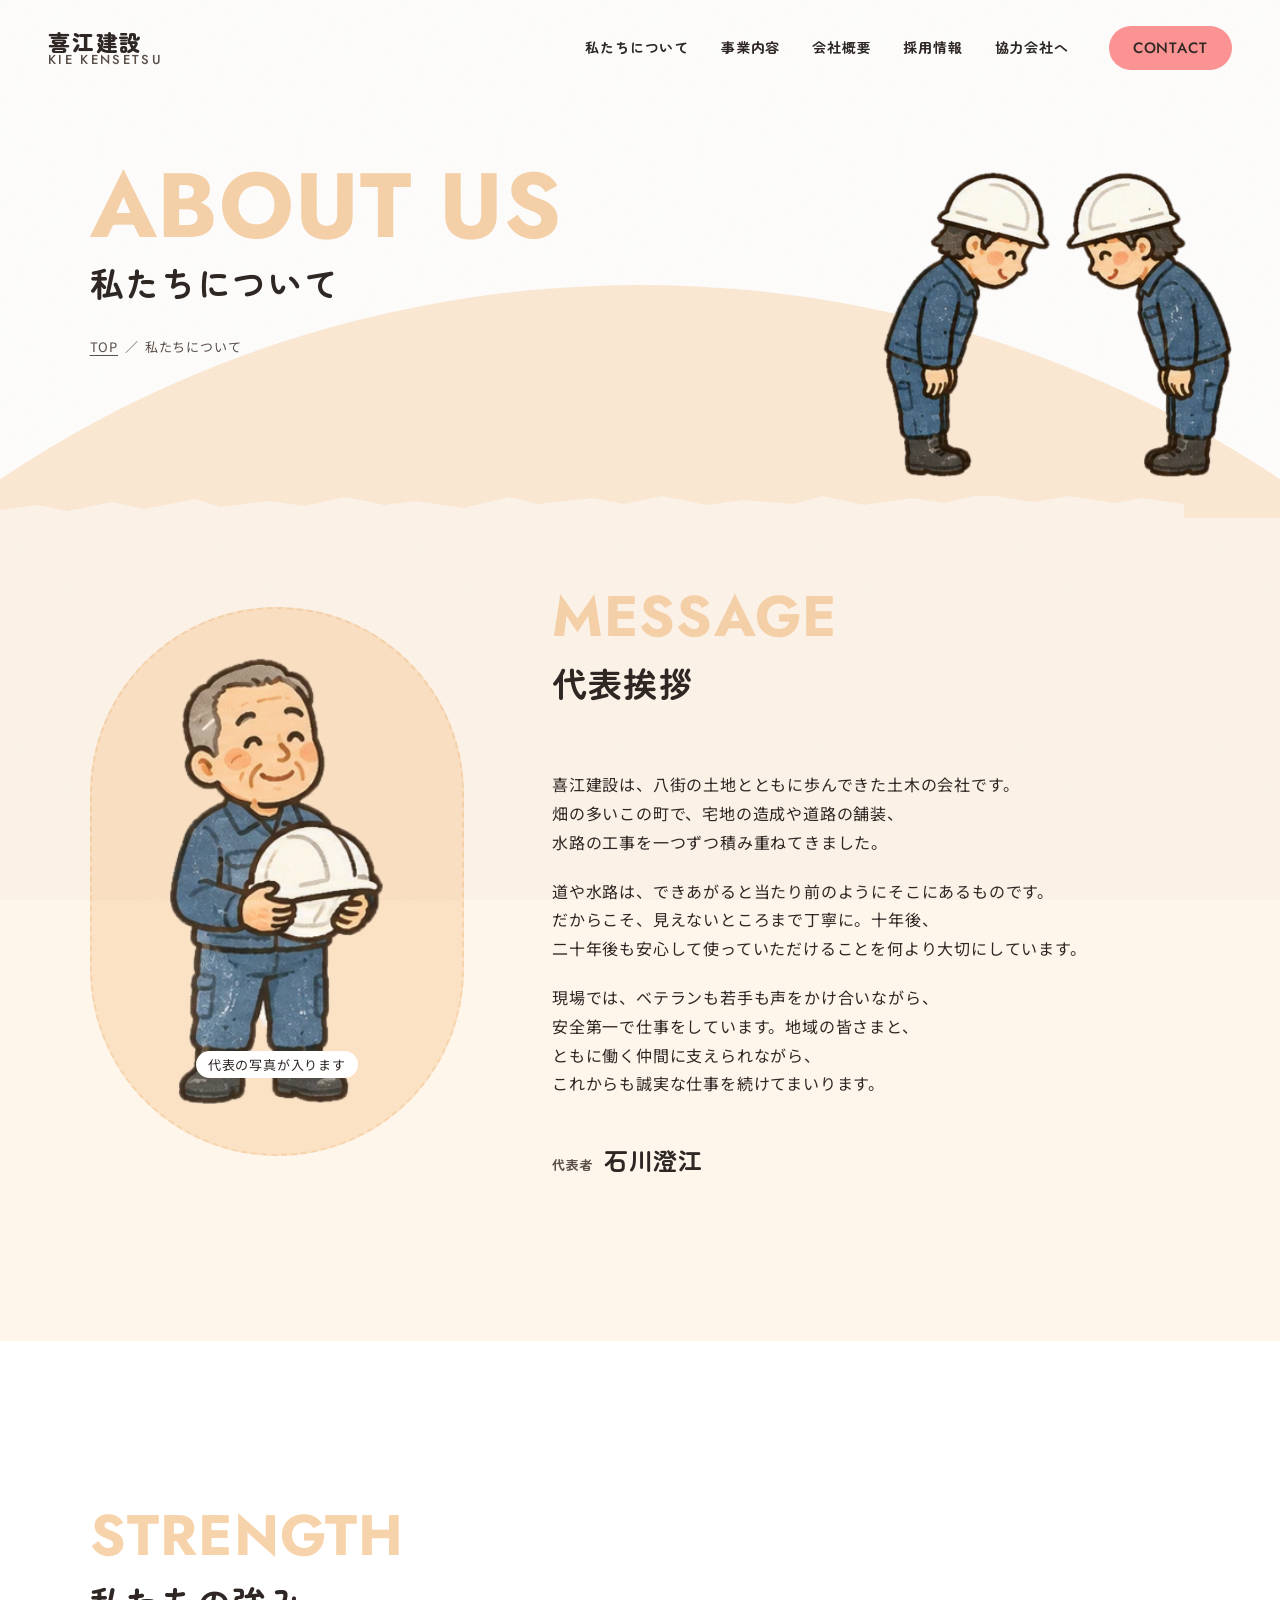
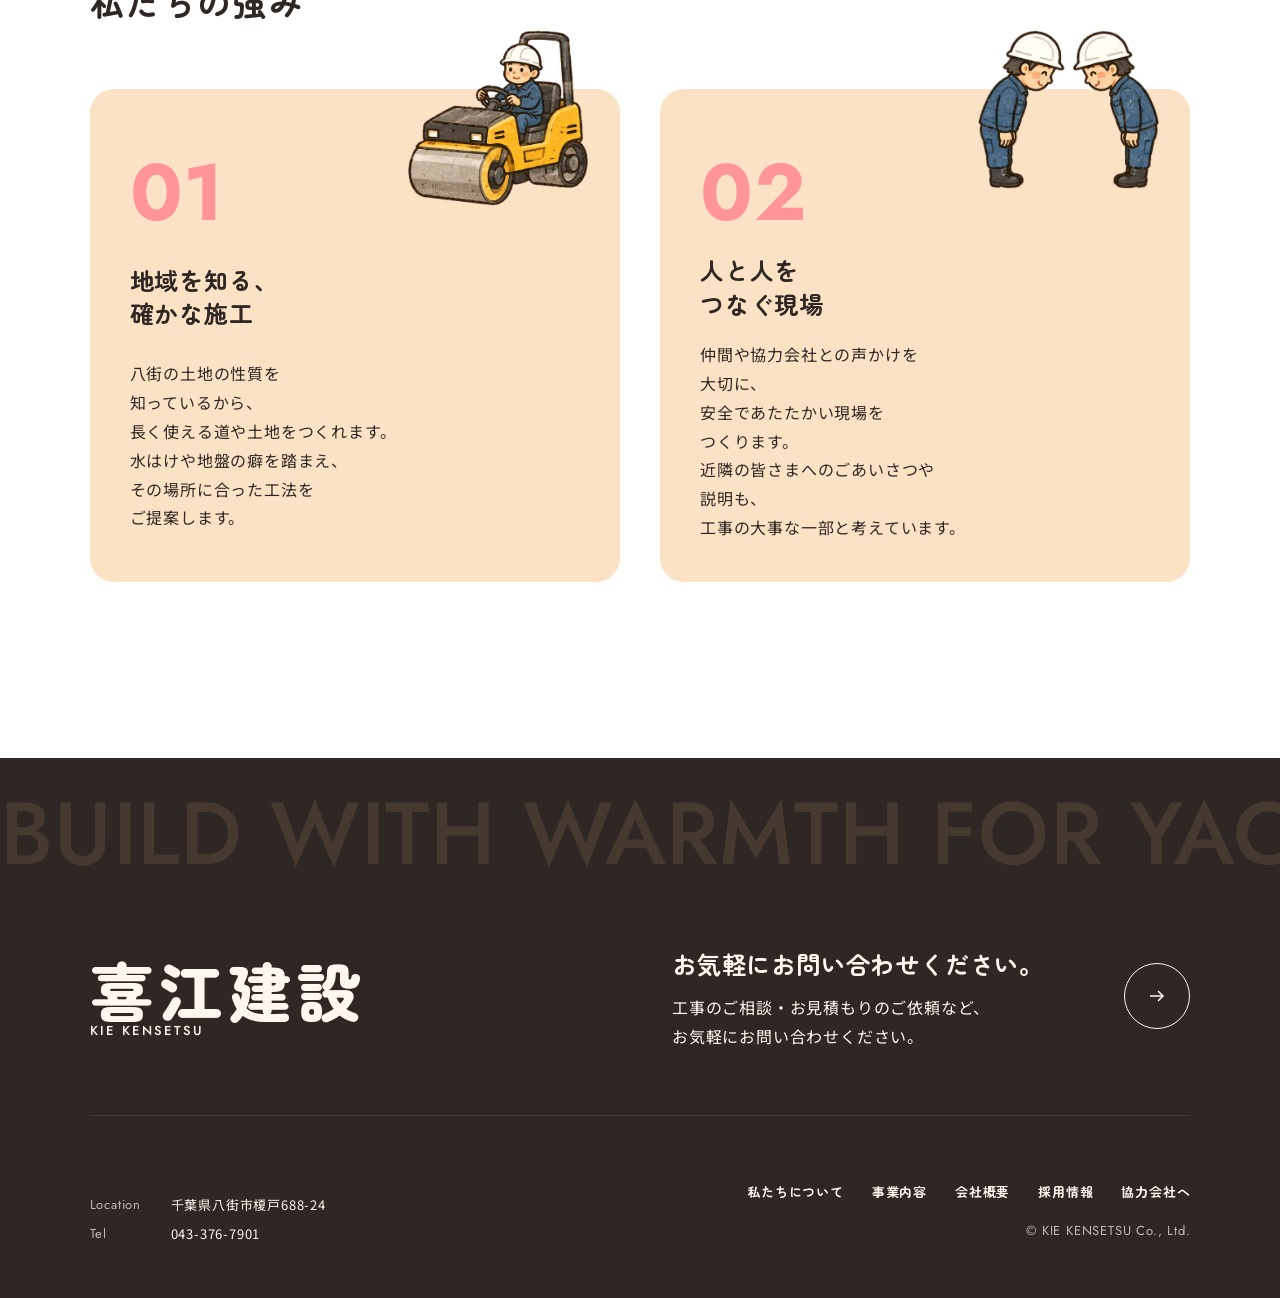
==== commit edec5721: "スマホのメニューをリッチに・下層のイラストの見切れと余白（v2 上書き・?v=20261027g）" ====
--- a/about/index.html
+++ b/about/index.html
@@ -9,9 +9,9 @@
 <link rel="preconnect" href="https://fonts.googleapis.com">
 <link rel="preconnect" href="https://fonts.gstatic.com" crossorigin>
 <link href="https://fonts.googleapis.com/css2?family=Jost:wght@500;600;700&family=Noto+Sans+JP:wght@400;700&family=Zen+Maru+Gothic:wght@700;900&display=swap" rel="stylesheet">
-<link rel="stylesheet" href="../tokens.css?v=20261027f">
-<link rel="stylesheet" href="../base.css?v=20261027f">
-<link rel="stylesheet" href="../style.css?v=20261027f">
+<link rel="stylesheet" href="../tokens.css?v=20261027g">
+<link rel="stylesheet" href="../base.css?v=20261027g">
+<link rel="stylesheet" href="../style.css?v=20261027g">
 </head>
 <body>
 
@@ -36,14 +36,17 @@
 </header>
 
 <div class="drawer" id="drawer">
+  <p class="drawer__en" aria-hidden="true">MENU</p>
   <ul class="drawer__list">
-    <li><a href="../about/">私たちについて</a></li>
-    <li><a href="../service/">事業内容</a></li>
-    <li><a href="../company/">会社概要</a></li>
-    <li><a href="../#recruit">採用情報</a></li>
-    <li><a href="../partner/">協力会社へ</a></li>
-    <li><a href="../contact/">お問い合わせ</a></li>
+    <li style="--i:0"><a href="../about/"><span class="drawer__num">01</span><span class="drawer__txt"><span class="drawer__ja">私たちについて</span><span class="drawer__sub">ABOUT US</span></span><span class="drawer__arw" aria-hidden="true"><svg viewBox="0 0 16 16" fill="none"><path d="M1 8h13M9 3l5 5-5 5" stroke="currentColor" stroke-width="1.5"/></svg></span></a></li>
+    <li style="--i:1"><a href="../service/"><span class="drawer__num">02</span><span class="drawer__txt"><span class="drawer__ja">事業内容</span><span class="drawer__sub">SERVICE</span></span><span class="drawer__arw" aria-hidden="true"><svg viewBox="0 0 16 16" fill="none"><path d="M1 8h13M9 3l5 5-5 5" stroke="currentColor" stroke-width="1.5"/></svg></span></a></li>
+    <li style="--i:2"><a href="../company/"><span class="drawer__num">03</span><span class="drawer__txt"><span class="drawer__ja">会社概要</span><span class="drawer__sub">COMPANY</span></span><span class="drawer__arw" aria-hidden="true"><svg viewBox="0 0 16 16" fill="none"><path d="M1 8h13M9 3l5 5-5 5" stroke="currentColor" stroke-width="1.5"/></svg></span></a></li>
+    <li style="--i:3"><a href="../#recruit"><span class="drawer__num">04</span><span class="drawer__txt"><span class="drawer__ja">採用情報</span><span class="drawer__sub">RECRUIT</span></span><span class="drawer__arw" aria-hidden="true"><svg viewBox="0 0 16 16" fill="none"><path d="M1 8h13M9 3l5 5-5 5" stroke="currentColor" stroke-width="1.5"/></svg></span></a></li>
+    <li style="--i:4"><a href="../partner/"><span class="drawer__num">05</span><span class="drawer__txt"><span class="drawer__ja">協力会社へ</span><span class="drawer__sub">PARTNER</span></span><span class="drawer__arw" aria-hidden="true"><svg viewBox="0 0 16 16" fill="none"><path d="M1 8h13M9 3l5 5-5 5" stroke="currentColor" stroke-width="1.5"/></svg></span></a></li>
+    <li style="--i:5"><a href="../contact/"><span class="drawer__num">06</span><span class="drawer__txt"><span class="drawer__ja">お問い合わせ</span><span class="drawer__sub">CONTACT</span></span><span class="drawer__arw" aria-hidden="true"><svg viewBox="0 0 16 16" fill="none"><path d="M1 8h13M9 3l5 5-5 5" stroke="currentColor" stroke-width="1.5"/></svg></span></a></li>
   </ul>
+  <a class="drawer__tel" href="tel:0433767901" style="--i:6"><span class="drawer__tel-label">お電話でのお問い合わせ</span><span class="drawer__tel-num">043-376-7901</span></a>
+  <img class="drawer__chara" src="../assets/chara_wave.webp?v=20261027g" width="219" height="398" alt="" aria-hidden="true">
 </div>
 
 <main>
@@ -53,14 +56,14 @@
       <h1 class="hero-sub__ja" id="page-ttl">私たちについて</h1>
       <p class="hero-sub__crumb"><a href="../">TOP</a><span aria-hidden="true">／</span>私たちについて</p>
     </div>
-    <img class="hero-sub__chara" src="../assets/chara_bow.webp?v=20261027f" width="413" height="363" alt="" aria-hidden="true" data-bleed>
+    <img class="hero-sub__chara" src="../assets/chara_bow.webp?v=20261027g" width="413" height="363" alt="" aria-hidden="true" data-bleed>
   </section>
 
     <section class="sec greet" aria-labelledby="greet-ttl">
     <div class="wrap greet__grid">
       <figure class="dog-frame greet__photo rv">
         <div class="dog-frame__capsule">
-          <img src="../assets/chara_senior.webp?v=20261027f" width="191" height="399" alt="">
+          <img src="../assets/chara_senior.webp?v=20261027g" width="191" height="399" alt="">
           <span class="dog-frame__note">代表の写真が入ります</span>
         </div>
       </figure>
@@ -88,13 +91,13 @@
       <ol class="strength__list">
         <li class="strength__item rv">
           <span class="strength__num" aria-hidden="true">01</span>
-          <img class="strength__chara" src="../assets/chara_roller.webp?v=20261027f" width="441" height="431" alt="" data-bleed>
+          <img class="strength__chara" src="../assets/chara_roller.webp?v=20261027g" width="441" height="431" alt="" data-bleed>
           <h3 class="strength__ttl">地域を知る、<br>確かな施工</h3>
           <p class="body"><span class="cl">八街の土地の性質を知っているから、</span><span class="cl">長く使える道や土地をつくれます。</span><span class="cl">水はけや地盤の癖を踏まえ、</span><span class="cl">その場所に合った工法をご提案します。</span></p>
         </li>
         <li class="strength__item rv">
           <span class="strength__num" aria-hidden="true">02</span>
-          <img class="strength__chara" src="../assets/chara_bow.webp?v=20261027f" width="413" height="363" alt="" data-bleed>
+          <img class="strength__chara" src="../assets/chara_bow.webp?v=20261027g" width="413" height="363" alt="" data-bleed>
           <h3 class="strength__ttl">人と人を<br>つなぐ現場</h3>
           <p class="body"><span class="cl">仲間や協力会社との声かけを大切に、</span><span class="cl">安全であたたかい現場をつくります。</span><span class="cl">近隣の皆さまへのごあいさつや説明も、</span><span class="cl">工事の大事な一部と考えています。</span></p>
         </li>
@@ -141,6 +144,6 @@
   </div>
 </footer>
 
-<script src="../site.js?v=20261027f"></script>
+<script src="../site.js?v=20261027g"></script>
 </body>
 </html>
--- a/base.css
+++ b/base.css
@@ -108,15 +108,50 @@
   inset: 0;
   z-index: 40;
   display: grid;
-  align-content: center;
-  padding: var(--header-h) var(--gutter) var(--gutter);
+  align-content: start;
+  gap: var(--sp-b);
+  padding: calc(var(--header-h) + var(--sp-b)) var(--gutter) var(--sp-g);
+  overflow: hidden auto;
   background: var(--c-sub);
-  opacity: 0;
+  clip-path: circle(0 at calc(100% - 52px) 36px);
   visibility: hidden;
-  transition: opacity 0.4s var(--ease), visibility 0s 0.4s;
+  transition: clip-path 0.6s cubic-bezier(0.7, 0, 0.3, 1), visibility 0s 0.6s;
 }
-.drawer.is-open { opacity: 1; visibility: visible; transition: opacity 0.4s var(--ease); }
-.drawer__list { display: grid; gap: 20px; font-family: var(--ff-head); font-weight: 700; font-size: 20px; }
+.drawer.is-open { clip-path: circle(150% at calc(100% - 52px) 36px); visibility: visible; transition: clip-path 0.7s cubic-bezier(0.7, 0, 0.3, 1); }
+.drawer__en {
+  position: absolute;
+  right: -0.06em;
+  bottom: -0.18em;
+  font-family: var(--ff-en);
+  font-weight: 700;
+  font-size: 34vw;
+  line-height: 1;
+  color: var(--c-sub-deep);
+  pointer-events: none;
+}
+.drawer__list { position: relative; display: grid; font-family: var(--ff-head); font-weight: 700; }
+.drawer__list li { border-bottom: 2px dashed color-mix(in srgb, var(--c-ink) 18%, transparent); }
+.drawer__list a { display: grid; grid-template-columns: auto 1fr auto; align-items: center; gap: var(--sp-p); padding: 14px 0; }
+.drawer__num { font-family: var(--ff-en); font-size: 15px; color: var(--c-stamp); }
+.drawer__txt { display: grid; gap: 2px; }
+.drawer__ja { font-size: 19px; line-height: 1.3; }
+.drawer__sub { font-family: var(--ff-en); font-weight: 500; font-size: 11px; letter-spacing: 0.16em; color: var(--c-ink-soft); }
+.drawer__arw { display: grid; place-items: center; width: 36px; aspect-ratio: 1; border: 1.5px solid var(--c-ink); border-radius: 50%; }
+.drawer__arw svg { width: 13px; }
+.drawer__list a:active .drawer__arw { background: var(--c-ink); color: var(--c-base); }
+.drawer__tel { position: relative; justify-self: start; display: grid; gap: 2px; padding: var(--sp-p) var(--sp-b); border-radius: var(--radius-s); background: var(--c-base); }
+.drawer__tel-label { font-size: 12px; }
+.drawer__tel-num { font-family: var(--ff-en); font-weight: 600; font-size: 22px; letter-spacing: 0.04em; }
+.drawer__chara { position: absolute; right: var(--gutter); bottom: calc(var(--sp-g) + 8px); width: auto; height: 150px; }
+
+.drawer li, .drawer__tel, .drawer__chara { opacity: 0; }
+.drawer.is-open li, .drawer.is-open .drawer__tel { animation: drawer-in 0.6s cubic-bezier(0.34, 1.56, 0.64, 1) calc(0.25s + var(--i) * 0.06s) both; }
+.drawer.is-open .drawer__chara { animation: drawer-pop 0.7s cubic-bezier(0.34, 1.56, 0.64, 1) 0.7s both, fv-float 4.6s ease-in-out 1.4s infinite alternate; }
+.drawer.is-open .drawer__en { animation: drawer-en 0.9s cubic-bezier(0.34, 1.56, 0.64, 1) 0.2s both; }
+@keyframes drawer-in { from { opacity: 0; transform: translateX(-40px); } to { opacity: 1; transform: none; } }
+@keyframes drawer-pop { from { opacity: 0; transform: translateY(40px) scale(0.6) rotate(-8deg); } to { opacity: 1; transform: none; } }
+@keyframes drawer-en { from { opacity: 0; transform: translateY(30%); } to { opacity: 1; transform: none; } }
+html.is-locked { overflow: hidden; }
 
 .footer { position: relative; overflow: hidden; background: var(--c-dark); color: var(--c-dark-text); padding-bottom: 40px; }
 .footer__marquee {
--- a/style.css
+++ b/style.css
@@ -492,11 +492,15 @@
 .hero-sub__chara {
   position: absolute;
   right: var(--gutter);
-  bottom: 16px;
+  bottom: 36px; 
   width: auto;
+  max-width: 46vw;
+  object-fit: contain;
   height: clamp(150px, 24vw, 440px); 
   animation: rise 0.9s cubic-bezier(0.34, 1.56, 0.64, 1) 0.7s both, fv-float 4.6s ease-in-out 1.6s infinite alternate;
 }
+
+.hero-sub + .sec { padding-top: var(--sp-g); } 
 
 .greet { background: color-mix(in srgb, var(--c-sub) 35%, var(--c-base)); }
 .greet__grid { display: grid; gap: var(--sp-s); }
@@ -609,7 +613,7 @@
 .form__submit .btn-circle__ring { width: 44px; border-color: var(--c-dark-text); }
 
 @media (min-width: 960px) {
-  .hero-sub__chara { bottom: 28px; }
+  .hero-sub__chara { bottom: 40px; }
   .greet__grid { grid-template-columns: 34% 1fr; column-gap: 8%; align-items: center; }
   .strength__list { grid-template-columns: 1fr 1fr; column-gap: var(--sp-b); }
   .strength__item > :not(.strength__chara) { max-width: 62%; } 
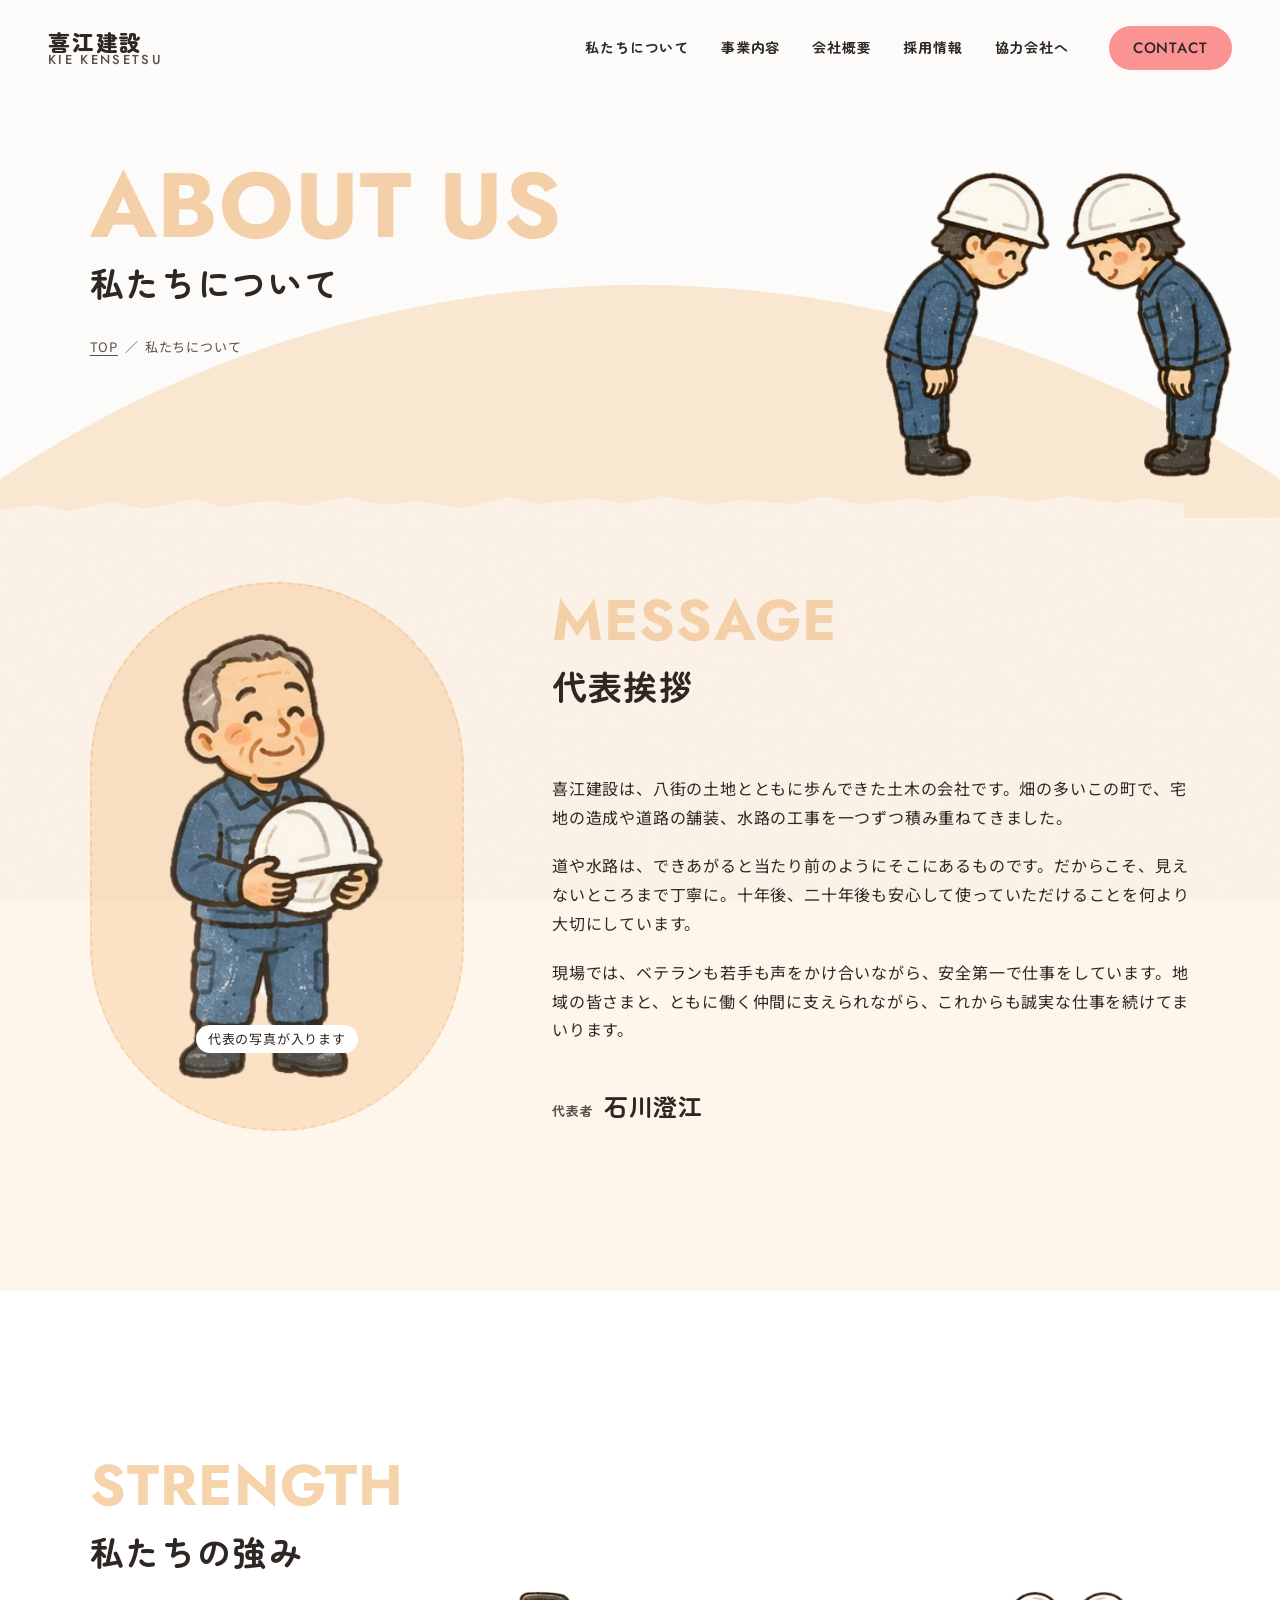
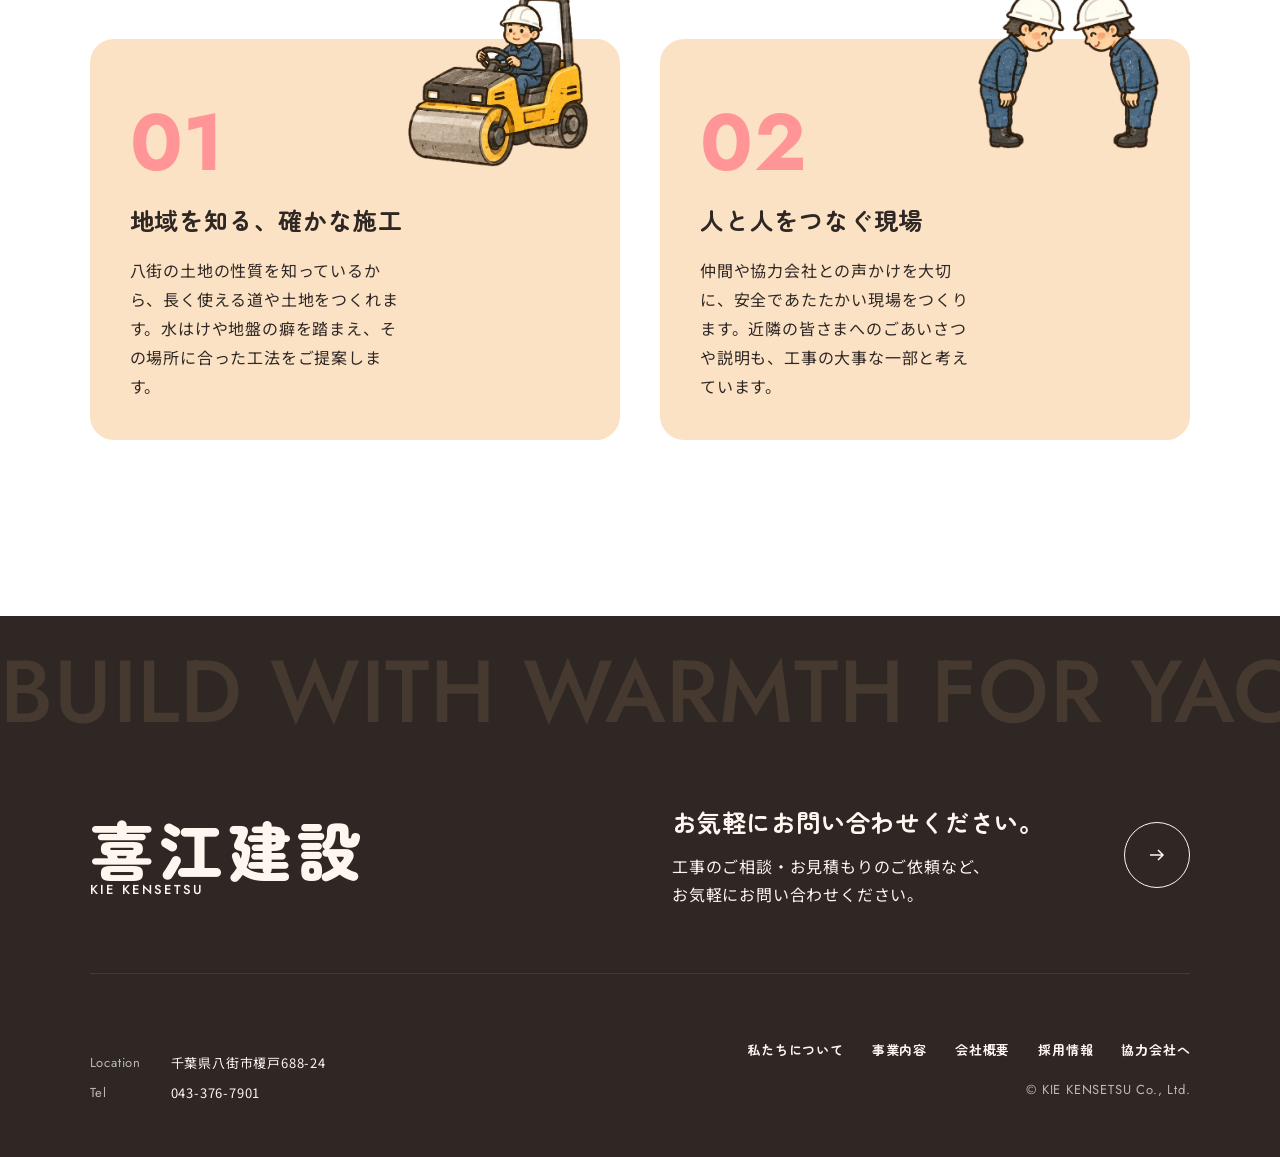
==== commit fbbcde3d: "先方修正：下層の改行なし・工事の流れ・送信ボタン（v3・?v=20261027h）" ====
--- a/about/index.html
+++ b/about/index.html
@@ -9,9 +9,9 @@
 <link rel="preconnect" href="https://fonts.googleapis.com">
 <link rel="preconnect" href="https://fonts.gstatic.com" crossorigin>
 <link href="https://fonts.googleapis.com/css2?family=Jost:wght@500;600;700&family=Noto+Sans+JP:wght@400;700&family=Zen+Maru+Gothic:wght@700;900&display=swap" rel="stylesheet">
-<link rel="stylesheet" href="../tokens.css?v=20261027g">
-<link rel="stylesheet" href="../base.css?v=20261027g">
-<link rel="stylesheet" href="../style.css?v=20261027g">
+<link rel="stylesheet" href="../tokens.css?v=20261027h">
+<link rel="stylesheet" href="../base.css?v=20261027h">
+<link rel="stylesheet" href="../style.css?v=20261027h">
 </head>
 <body>
 
@@ -46,7 +46,7 @@
     <li style="--i:5"><a href="../contact/"><span class="drawer__num">06</span><span class="drawer__txt"><span class="drawer__ja">お問い合わせ</span><span class="drawer__sub">CONTACT</span></span><span class="drawer__arw" aria-hidden="true"><svg viewBox="0 0 16 16" fill="none"><path d="M1 8h13M9 3l5 5-5 5" stroke="currentColor" stroke-width="1.5"/></svg></span></a></li>
   </ul>
   <a class="drawer__tel" href="tel:0433767901" style="--i:6"><span class="drawer__tel-label">お電話でのお問い合わせ</span><span class="drawer__tel-num">043-376-7901</span></a>
-  <img class="drawer__chara" src="../assets/chara_wave.webp?v=20261027g" width="219" height="398" alt="" aria-hidden="true">
+  <img class="drawer__chara" src="../assets/chara_wave.webp?v=20261027h" width="219" height="398" alt="" aria-hidden="true">
 </div>
 
 <main>
@@ -56,14 +56,14 @@
       <h1 class="hero-sub__ja" id="page-ttl">私たちについて</h1>
       <p class="hero-sub__crumb"><a href="../">TOP</a><span aria-hidden="true">／</span>私たちについて</p>
     </div>
-    <img class="hero-sub__chara" src="../assets/chara_bow.webp?v=20261027g" width="413" height="363" alt="" aria-hidden="true" data-bleed>
+    <img class="hero-sub__chara" src="../assets/chara_bow.webp?v=20261027h" width="413" height="363" alt="" aria-hidden="true" data-bleed>
   </section>
 
     <section class="sec greet" aria-labelledby="greet-ttl">
     <div class="wrap greet__grid">
       <figure class="dog-frame greet__photo rv">
         <div class="dog-frame__capsule">
-          <img src="../assets/chara_senior.webp?v=20261027g" width="191" height="399" alt="">
+          <img src="../assets/chara_senior.webp?v=20261027h" width="191" height="399" alt="">
           <span class="dog-frame__note">代表の写真が入ります</span>
         </div>
       </figure>
@@ -91,14 +91,14 @@
       <ol class="strength__list">
         <li class="strength__item rv">
           <span class="strength__num" aria-hidden="true">01</span>
-          <img class="strength__chara" src="../assets/chara_roller.webp?v=20261027g" width="441" height="431" alt="" data-bleed>
-          <h3 class="strength__ttl">地域を知る、<br>確かな施工</h3>
+          <img class="strength__chara" src="../assets/chara_roller.webp?v=20261027h" width="441" height="431" alt="" data-bleed>
+          <h3 class="strength__ttl">地域を知る、確かな施工</h3>
           <p class="body"><span class="cl">八街の土地の性質を知っているから、</span><span class="cl">長く使える道や土地をつくれます。</span><span class="cl">水はけや地盤の癖を踏まえ、</span><span class="cl">その場所に合った工法をご提案します。</span></p>
         </li>
         <li class="strength__item rv">
           <span class="strength__num" aria-hidden="true">02</span>
-          <img class="strength__chara" src="../assets/chara_bow.webp?v=20261027g" width="413" height="363" alt="" data-bleed>
-          <h3 class="strength__ttl">人と人を<br>つなぐ現場</h3>
+          <img class="strength__chara" src="../assets/chara_bow.webp?v=20261027h" width="413" height="363" alt="" data-bleed>
+          <h3 class="strength__ttl">人と人をつなぐ現場</h3>
           <p class="body"><span class="cl">仲間や協力会社との声かけを大切に、</span><span class="cl">安全であたたかい現場をつくります。</span><span class="cl">近隣の皆さまへのごあいさつや説明も、</span><span class="cl">工事の大事な一部と考えています。</span></p>
         </li>
       </ol>
@@ -144,6 +144,6 @@
   </div>
 </footer>
 
-<script src="../site.js?v=20261027g"></script>
+<script src="../site.js?v=20261027h"></script>
 </body>
 </html>
--- a/style.css
+++ b/style.css
@@ -502,10 +502,13 @@
 
 .hero-sub + .sec { padding-top: var(--sp-g); } 
 
+.hero-sub ~ .sec .cl { display: inline; }
+.hero-sub ~ .sec :is(.body, .strength__ttl, .flow__ttl) { word-break: normal; }
+
 .greet { background: color-mix(in srgb, var(--c-sub) 35%, var(--c-base)); }
 .greet__grid { display: grid; gap: var(--sp-s); }
 .greet__body { display: grid; gap: var(--sp-g); justify-items: start; }
-.greet__body .txt { max-width: 36em; }
+.greet__body .txt { max-width: none; }
 .greet__sign { margin-top: calc(var(--sp-b) - var(--sp-g)); font-family: var(--ff-head); font-weight: 700; font-size: var(--fs-sub); }
 .greet__role { margin-right: 0.8em; font-size: var(--fs-small); color: var(--c-ink-soft); }
 
@@ -600,7 +603,9 @@
   display: inline-flex;
   align-items: center;
   gap: 16px;
-  padding: 8px 8px 8px 28px;
+  min-width: 240px;
+  justify-content: space-between;
+  padding: 12px 12px 12px 36px; 
   border: 0;
   border-radius: 999px;
   background: var(--c-dark);
@@ -610,7 +615,7 @@
   font-size: var(--fs-body);
   cursor: pointer;
 }
-.form__submit .btn-circle__ring { width: 44px; border-color: var(--c-dark-text); }
+.form__submit .btn-circle__ring { width: 52px; border-color: var(--c-dark-text); }
 
 @media (min-width: 960px) {
   .hero-sub__chara { bottom: 40px; }
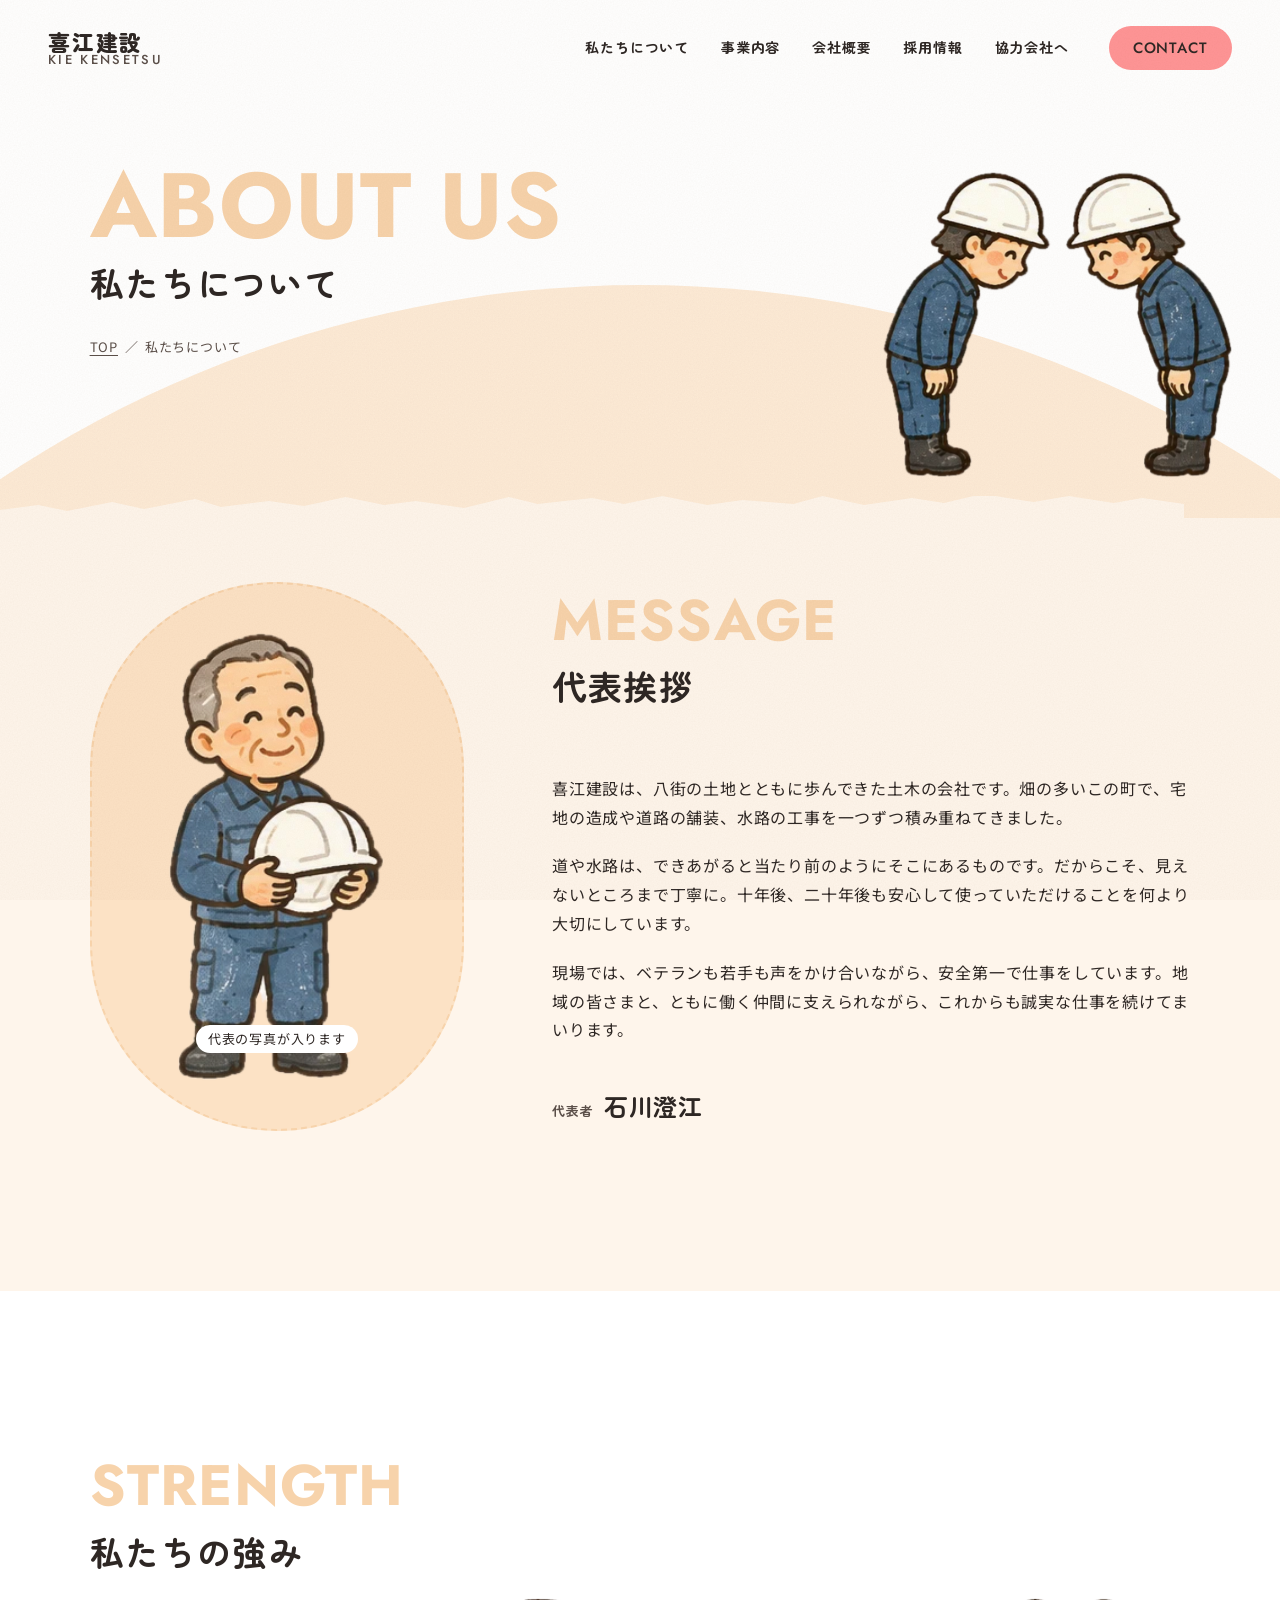
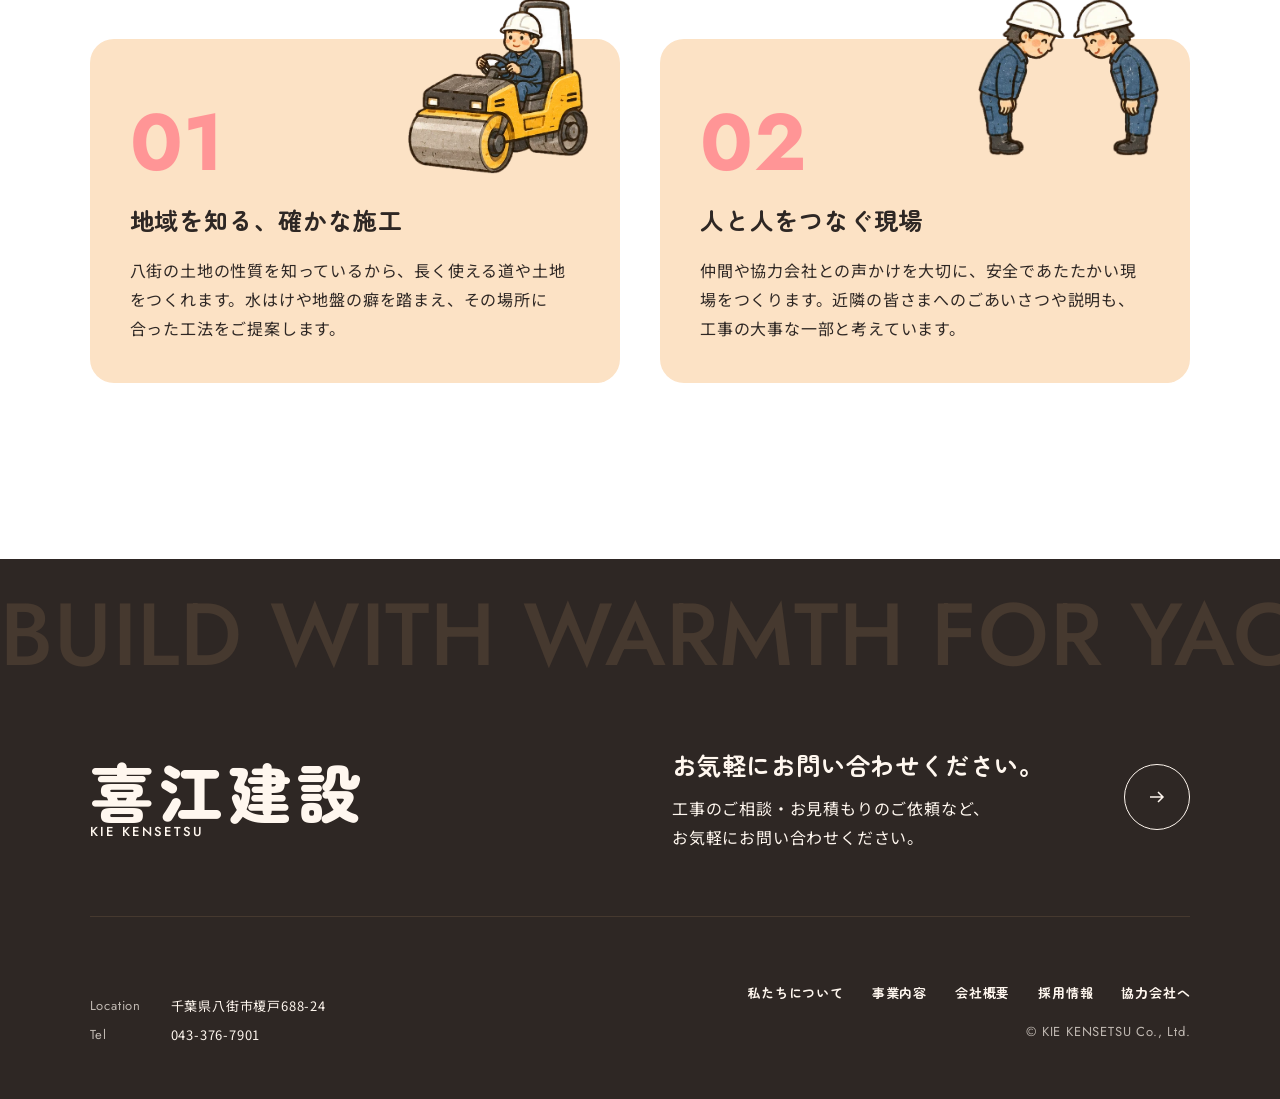
==== commit 2447dcce: "強みのカードの文を横幅いっぱいに（v3 上書き・?v=20261027i）" ====
--- a/about/index.html
+++ b/about/index.html
@@ -9,9 +9,9 @@
 <link rel="preconnect" href="https://fonts.googleapis.com">
 <link rel="preconnect" href="https://fonts.gstatic.com" crossorigin>
 <link href="https://fonts.googleapis.com/css2?family=Jost:wght@500;600;700&family=Noto+Sans+JP:wght@400;700&family=Zen+Maru+Gothic:wght@700;900&display=swap" rel="stylesheet">
-<link rel="stylesheet" href="../tokens.css?v=20261027h">
-<link rel="stylesheet" href="../base.css?v=20261027h">
-<link rel="stylesheet" href="../style.css?v=20261027h">
+<link rel="stylesheet" href="../tokens.css?v=20261027i">
+<link rel="stylesheet" href="../base.css?v=20261027i">
+<link rel="stylesheet" href="../style.css?v=20261027i">
 </head>
 <body>
 
@@ -46,7 +46,7 @@
     <li style="--i:5"><a href="../contact/"><span class="drawer__num">06</span><span class="drawer__txt"><span class="drawer__ja">お問い合わせ</span><span class="drawer__sub">CONTACT</span></span><span class="drawer__arw" aria-hidden="true"><svg viewBox="0 0 16 16" fill="none"><path d="M1 8h13M9 3l5 5-5 5" stroke="currentColor" stroke-width="1.5"/></svg></span></a></li>
   </ul>
   <a class="drawer__tel" href="tel:0433767901" style="--i:6"><span class="drawer__tel-label">お電話でのお問い合わせ</span><span class="drawer__tel-num">043-376-7901</span></a>
-  <img class="drawer__chara" src="../assets/chara_wave.webp?v=20261027h" width="219" height="398" alt="" aria-hidden="true">
+  <img class="drawer__chara" src="../assets/chara_wave.webp?v=20261027i" width="219" height="398" alt="" aria-hidden="true">
 </div>
 
 <main>
@@ -56,14 +56,14 @@
       <h1 class="hero-sub__ja" id="page-ttl">私たちについて</h1>
       <p class="hero-sub__crumb"><a href="../">TOP</a><span aria-hidden="true">／</span>私たちについて</p>
     </div>
-    <img class="hero-sub__chara" src="../assets/chara_bow.webp?v=20261027h" width="413" height="363" alt="" aria-hidden="true" data-bleed>
+    <img class="hero-sub__chara" src="../assets/chara_bow.webp?v=20261027i" width="413" height="363" alt="" aria-hidden="true" data-bleed>
   </section>
 
     <section class="sec greet" aria-labelledby="greet-ttl">
     <div class="wrap greet__grid">
       <figure class="dog-frame greet__photo rv">
         <div class="dog-frame__capsule">
-          <img src="../assets/chara_senior.webp?v=20261027h" width="191" height="399" alt="">
+          <img src="../assets/chara_senior.webp?v=20261027i" width="191" height="399" alt="">
           <span class="dog-frame__note">代表の写真が入ります</span>
         </div>
       </figure>
@@ -91,13 +91,13 @@
       <ol class="strength__list">
         <li class="strength__item rv">
           <span class="strength__num" aria-hidden="true">01</span>
-          <img class="strength__chara" src="../assets/chara_roller.webp?v=20261027h" width="441" height="431" alt="" data-bleed>
+          <img class="strength__chara" src="../assets/chara_roller.webp?v=20261027i" width="441" height="431" alt="" data-bleed>
           <h3 class="strength__ttl">地域を知る、確かな施工</h3>
           <p class="body"><span class="cl">八街の土地の性質を知っているから、</span><span class="cl">長く使える道や土地をつくれます。</span><span class="cl">水はけや地盤の癖を踏まえ、</span><span class="cl">その場所に合った工法をご提案します。</span></p>
         </li>
         <li class="strength__item rv">
           <span class="strength__num" aria-hidden="true">02</span>
-          <img class="strength__chara" src="../assets/chara_bow.webp?v=20261027h" width="413" height="363" alt="" data-bleed>
+          <img class="strength__chara" src="../assets/chara_bow.webp?v=20261027i" width="413" height="363" alt="" data-bleed>
           <h3 class="strength__ttl">人と人をつなぐ現場</h3>
           <p class="body"><span class="cl">仲間や協力会社との声かけを大切に、</span><span class="cl">安全であたたかい現場をつくります。</span><span class="cl">近隣の皆さまへのごあいさつや説明も、</span><span class="cl">工事の大事な一部と考えています。</span></p>
         </li>
@@ -144,6 +144,6 @@
   </div>
 </footer>
 
-<script src="../site.js?v=20261027h"></script>
+<script src="../site.js?v=20261027i"></script>
 </body>
 </html>
--- a/style.css
+++ b/style.css
@@ -621,7 +621,7 @@
   .hero-sub__chara { bottom: 40px; }
   .greet__grid { grid-template-columns: 34% 1fr; column-gap: 8%; align-items: center; }
   .strength__list { grid-template-columns: 1fr 1fr; column-gap: var(--sp-b); }
-  .strength__item > :not(.strength__chara) { max-width: 62%; } 
+  .strength__num { max-width: 62%; } 
   .civil__head { grid-template-columns: 34% 1fr; column-gap: 8%; max-width: none; align-items: end; }
   .flow__list { grid-template-columns: repeat(5, 1fr); }
   .svc-row { grid-template-columns: 1.1fr 1fr; column-gap: 8%; }
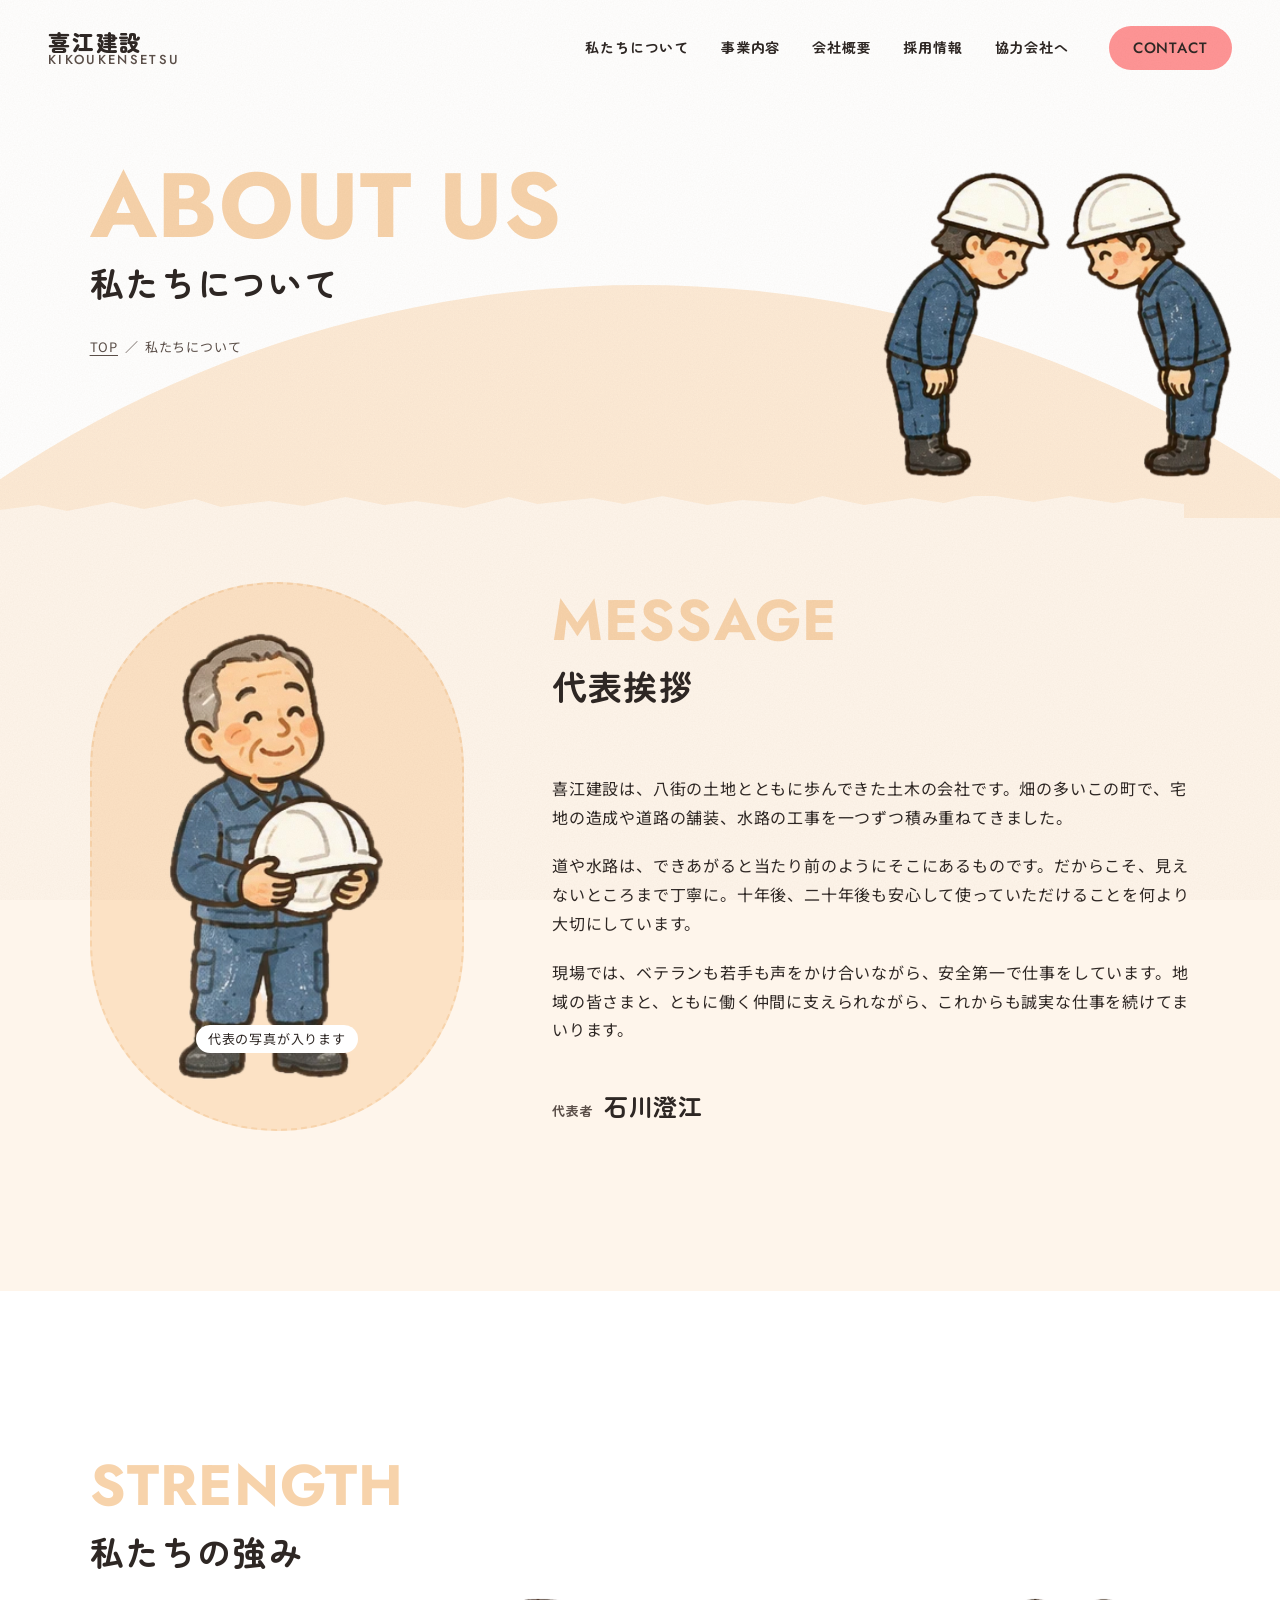
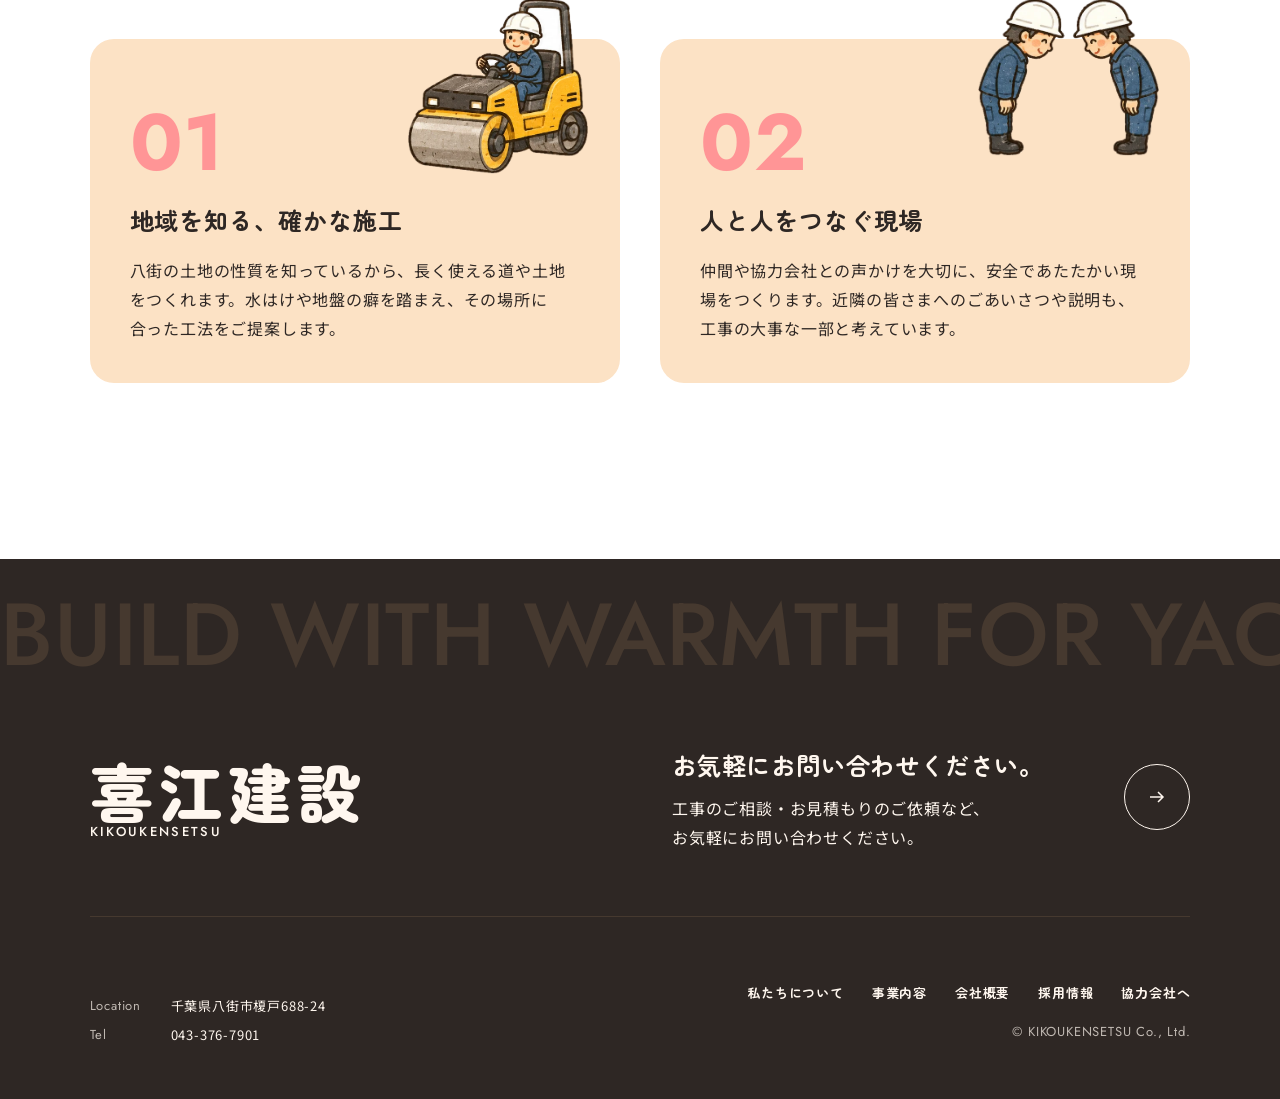
==== commit 17372d9e: "先方修正：英字を KIKOUKENSETSU に・RECRUIT の帯を枠内に・フォームを中央揃えに（v4・?v=20261104a）" ====
--- a/about/index.html
+++ b/about/index.html
@@ -6,19 +6,23 @@
 <meta name="robots" content="noindex, nofollow">
 <title>私たちについて｜株式会社喜江建設</title>
 <meta name="description" content="株式会社喜江建設の想い・代表挨拶・強みをご紹介します。">
+<link rel="icon" href="../favicon.ico?v=20261104a" sizes="any">
+<link rel="icon" type="image/png" sizes="32x32" href="../favicon-32.png?v=20261104a">
+<link rel="icon" type="image/png" sizes="16x16" href="../favicon-16.png?v=20261104a">
+<link rel="apple-touch-icon" sizes="180x180" href="../apple-touch-icon.png?v=20261104a">
 <link rel="preconnect" href="https://fonts.googleapis.com">
 <link rel="preconnect" href="https://fonts.gstatic.com" crossorigin>
 <link href="https://fonts.googleapis.com/css2?family=Jost:wght@500;600;700&family=Noto+Sans+JP:wght@400;700&family=Zen+Maru+Gothic:wght@700;900&display=swap" rel="stylesheet">
-<link rel="stylesheet" href="../tokens.css?v=20261027i">
-<link rel="stylesheet" href="../base.css?v=20261027i">
-<link rel="stylesheet" href="../style.css?v=20261027i">
+<link rel="stylesheet" href="../tokens.css?v=20261104a">
+<link rel="stylesheet" href="../base.css?v=20261104a">
+<link rel="stylesheet" href="../style.css?v=20261104a">
 </head>
 <body>
 
 <header class="header">
   <a class="logo" href="../" aria-label="株式会社喜江建設 トップへ">
     <span class="logo__ja">喜江建設</span>
-    <span class="logo__en">KIE KENSETSU</span>
+    <span class="logo__en">KIKOUKENSETSU</span>
   </a>
   <nav class="nav" aria-label="メインメニュー">
     <ul class="nav__list">
@@ -46,7 +50,7 @@
     <li style="--i:5"><a href="../contact/"><span class="drawer__num">06</span><span class="drawer__txt"><span class="drawer__ja">お問い合わせ</span><span class="drawer__sub">CONTACT</span></span><span class="drawer__arw" aria-hidden="true"><svg viewBox="0 0 16 16" fill="none"><path d="M1 8h13M9 3l5 5-5 5" stroke="currentColor" stroke-width="1.5"/></svg></span></a></li>
   </ul>
   <a class="drawer__tel" href="tel:0433767901" style="--i:6"><span class="drawer__tel-label">お電話でのお問い合わせ</span><span class="drawer__tel-num">043-376-7901</span></a>
-  <img class="drawer__chara" src="../assets/chara_wave.webp?v=20261027i" width="219" height="398" alt="" aria-hidden="true">
+  <img class="drawer__chara" src="../assets/chara_wave.webp?v=20261104a" width="219" height="398" alt="" aria-hidden="true">
 </div>
 
 <main>
@@ -56,14 +60,14 @@
       <h1 class="hero-sub__ja" id="page-ttl">私たちについて</h1>
       <p class="hero-sub__crumb"><a href="../">TOP</a><span aria-hidden="true">／</span>私たちについて</p>
     </div>
-    <img class="hero-sub__chara" src="../assets/chara_bow.webp?v=20261027i" width="413" height="363" alt="" aria-hidden="true" data-bleed>
+    <img class="hero-sub__chara" src="../assets/chara_bow.webp?v=20261104a" width="413" height="363" alt="" aria-hidden="true" data-bleed>
   </section>
 
     <section class="sec greet" aria-labelledby="greet-ttl">
     <div class="wrap greet__grid">
       <figure class="dog-frame greet__photo rv">
         <div class="dog-frame__capsule">
-          <img src="../assets/chara_senior.webp?v=20261027i" width="191" height="399" alt="">
+          <img src="../assets/chara_senior.webp?v=20261104a" width="191" height="399" alt="">
           <span class="dog-frame__note">代表の写真が入ります</span>
         </div>
       </figure>
@@ -91,13 +95,13 @@
       <ol class="strength__list">
         <li class="strength__item rv">
           <span class="strength__num" aria-hidden="true">01</span>
-          <img class="strength__chara" src="../assets/chara_roller.webp?v=20261027i" width="441" height="431" alt="" data-bleed>
+          <img class="strength__chara" src="../assets/chara_roller.webp?v=20261104a" width="441" height="431" alt="" data-bleed>
           <h3 class="strength__ttl">地域を知る、確かな施工</h3>
           <p class="body"><span class="cl">八街の土地の性質を知っているから、</span><span class="cl">長く使える道や土地をつくれます。</span><span class="cl">水はけや地盤の癖を踏まえ、</span><span class="cl">その場所に合った工法をご提案します。</span></p>
         </li>
         <li class="strength__item rv">
           <span class="strength__num" aria-hidden="true">02</span>
-          <img class="strength__chara" src="../assets/chara_bow.webp?v=20261027i" width="413" height="363" alt="" data-bleed>
+          <img class="strength__chara" src="../assets/chara_bow.webp?v=20261104a" width="413" height="363" alt="" data-bleed>
           <h3 class="strength__ttl">人と人をつなぐ現場</h3>
           <p class="body"><span class="cl">仲間や協力会社との声かけを大切に、</span><span class="cl">安全であたたかい現場をつくります。</span><span class="cl">近隣の皆さまへのごあいさつや説明も、</span><span class="cl">工事の大事な一部と考えています。</span></p>
         </li>
@@ -115,7 +119,7 @@
     <div class="footer__top">
       <a class="logo footer__logo" href="../">
         <span class="logo__ja">喜江建設</span>
-        <span class="logo__en">KIE KENSETSU</span>
+        <span class="logo__en">KIKOUKENSETSU</span>
       </a>
       <a class="footer__cta" href="../contact/">
         <span>
@@ -138,12 +142,12 @@
           <li><a href="../#recruit">採用情報</a></li>
           <li><a href="../partner/">協力会社へ</a></li>
         </ul>
-        <p class="footer__copy">© KIE KENSETSU Co., Ltd.</p>
+        <p class="footer__copy">© KIKOUKENSETSU Co., Ltd.</p>
       </div>
     </div>
   </div>
 </footer>
 
-<script src="../site.js?v=20261027i"></script>
+<script src="../site.js?v=20261104a"></script>
 </body>
 </html>
--- a/style.css
+++ b/style.css
@@ -320,11 +320,12 @@
 
 .recruit-card__tape {
   position: absolute;
-  left: -2%;
-  right: -2%;
+  left: var(--sp-p); 
+  right: var(--sp-p);
   bottom: 14px;
   display: flex;
   overflow: hidden;
+  border-radius: var(--radius-s);
   padding-block: 8px;
   background: var(--c-accent);
   color: var(--c-ink);
@@ -333,7 +334,6 @@
   font-size: clamp(13px, 1vw, 18px);
   letter-spacing: 0.12em;
   white-space: nowrap;
-  rotate: -2deg;
 }
 .recruit-card__tape span { flex-shrink: 0; padding-right: 0.5em; animation: tape 24s linear infinite; }
 @keyframes tape { to { transform: translateX(-100%); } }
@@ -580,7 +580,7 @@
 .contact__tel-num { font-family: var(--ff-en); font-weight: 600; font-size: var(--fs-sub); letter-spacing: 0.04em; }
 .form { display: grid; gap: var(--sp-b); }
 .form__row { display: grid; gap: var(--sp-1); }
-.form__label { display: flex; align-items: center; gap: 0.6em; font-family: var(--ff-head); font-weight: 700; }
+.form__label { display: flex; align-items: center; justify-content: center; gap: 0.6em; text-align: center; font-family: var(--ff-head); font-weight: 700; }
 .form__req { padding: 0 0.7em; border-radius: 999px; background: var(--c-accent); color: var(--c-ink); font-size: var(--fs-small); line-height: 1.7; }
 .form__req--opt { background: var(--c-line); }
 .form__input {
@@ -597,9 +597,10 @@
 .form__textarea { min-height: 10em; resize: vertical; }
 .form__select { position: relative; display: block; }
 .form__select::after { content: ""; position: absolute; right: 18px; top: 50%; width: 8px; height: 8px; border-right: 2px solid var(--c-ink); border-bottom: 2px solid var(--c-ink); rotate: 45deg; translate: 0 -70%; pointer-events: none; }
-select.form__input { appearance: none; padding-right: 48px; }
+select.form__input { appearance: none; padding-inline: 48px; text-align: center; text-align-last: center; }
+input.form__input { text-align: center; } 
 .form__submit {
-  justify-self: start;
+  justify-self: center;
   display: inline-flex;
   align-items: center;
   gap: 16px;
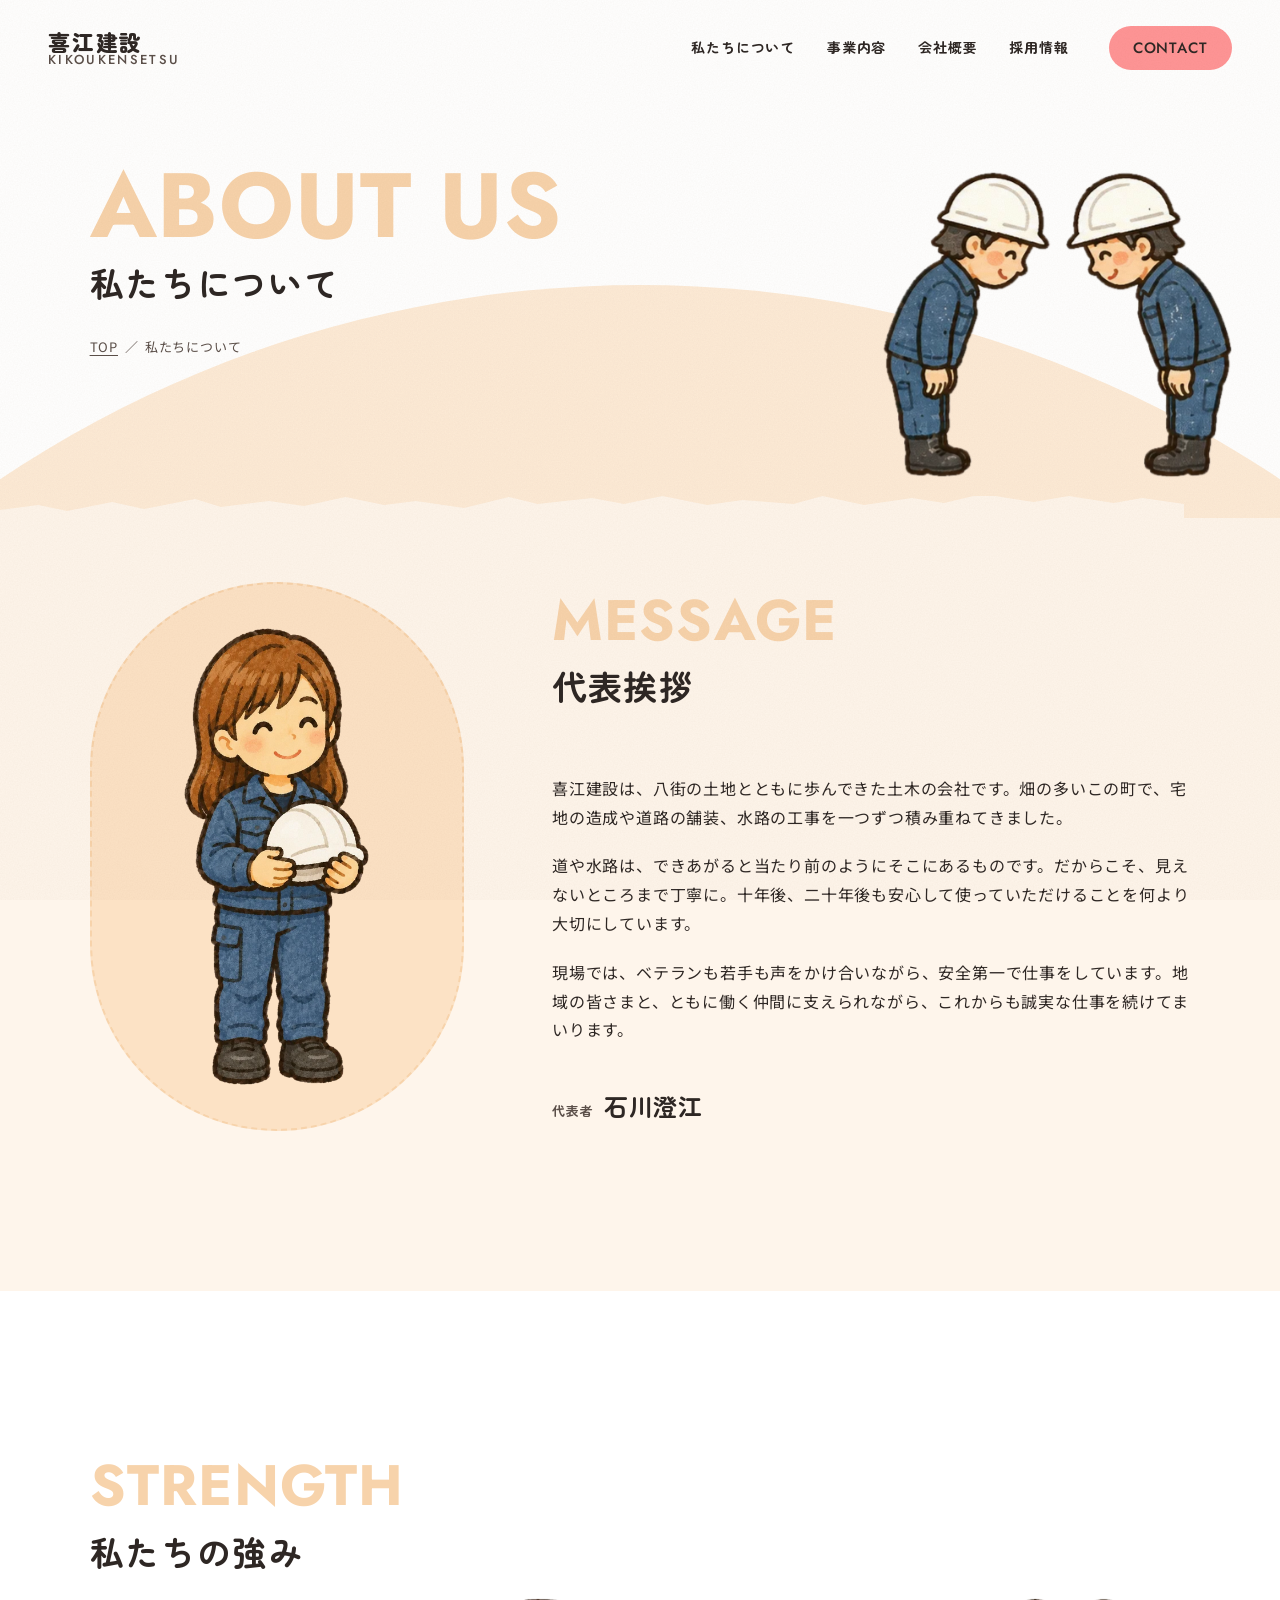
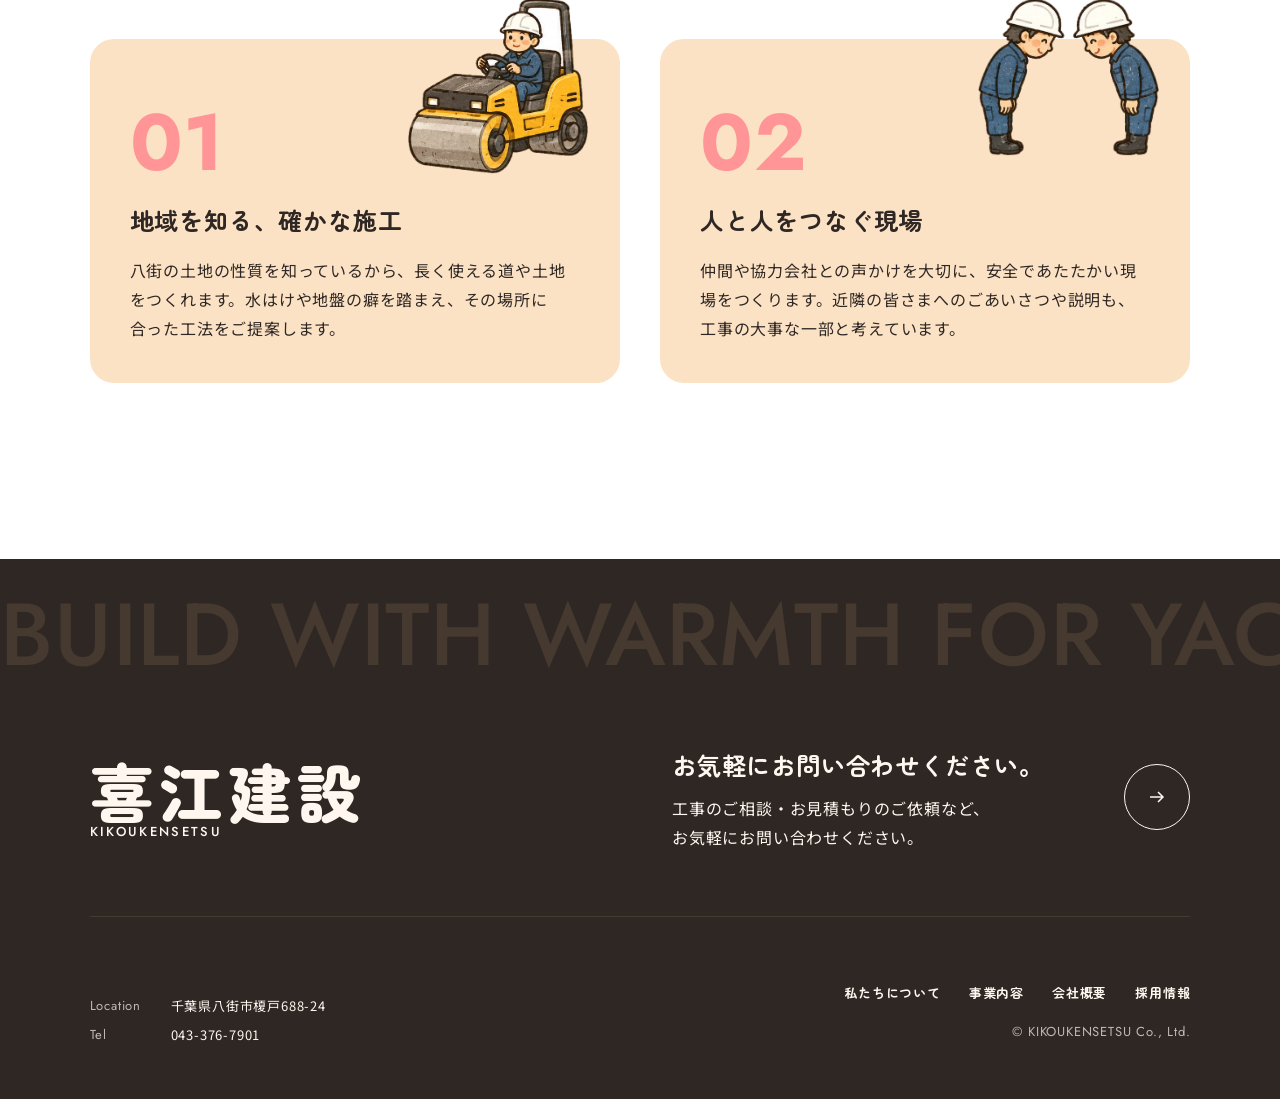
==== commit 0e4cd140: "v5：寺嶋さんの修正5点（株式会社・705万円／採用LP へのリンク／協力会社の削除／看板犬・代表のイラスト）" ====
--- a/about/index.html
+++ b/about/index.html
@@ -6,16 +6,16 @@
 <meta name="robots" content="noindex, nofollow">
 <title>私たちについて｜株式会社喜江建設</title>
 <meta name="description" content="株式会社喜江建設の想い・代表挨拶・強みをご紹介します。">
-<link rel="icon" href="../favicon.ico?v=20261104a" sizes="any">
-<link rel="icon" type="image/png" sizes="32x32" href="../favicon-32.png?v=20261104a">
-<link rel="icon" type="image/png" sizes="16x16" href="../favicon-16.png?v=20261104a">
-<link rel="apple-touch-icon" sizes="180x180" href="../apple-touch-icon.png?v=20261104a">
+<link rel="icon" href="../favicon.ico?v=20261113b" sizes="any">
+<link rel="icon" type="image/png" sizes="32x32" href="../favicon-32.png?v=20261113b">
+<link rel="icon" type="image/png" sizes="16x16" href="../favicon-16.png?v=20261113b">
+<link rel="apple-touch-icon" sizes="180x180" href="../apple-touch-icon.png?v=20261113b">
 <link rel="preconnect" href="https://fonts.googleapis.com">
 <link rel="preconnect" href="https://fonts.gstatic.com" crossorigin>
 <link href="https://fonts.googleapis.com/css2?family=Jost:wght@500;600;700&family=Noto+Sans+JP:wght@400;700&family=Zen+Maru+Gothic:wght@700;900&display=swap" rel="stylesheet">
-<link rel="stylesheet" href="../tokens.css?v=20261104a">
-<link rel="stylesheet" href="../base.css?v=20261104a">
-<link rel="stylesheet" href="../style.css?v=20261104a">
+<link rel="stylesheet" href="../tokens.css?v=20261113b">
+<link rel="stylesheet" href="../base.css?v=20261113b">
+<link rel="stylesheet" href="../style.css?v=20261113b">
 </head>
 <body>
 
@@ -29,8 +29,7 @@
       <li><a href="../about/">私たちについて</a></li>
       <li><a href="../service/">事業内容</a></li>
       <li><a href="../company/">会社概要</a></li>
-      <li><a href="../#recruit">採用情報</a></li>
-      <li><a href="../partner/">協力会社へ</a></li>
+      <li><a href="https://kikoukensetsu-saiyo.com/" target="_blank" rel="noopener">採用情報</a></li>
     </ul>
   </nav>
   <div class="header__acts">
@@ -45,12 +44,11 @@
     <li style="--i:0"><a href="../about/"><span class="drawer__num">01</span><span class="drawer__txt"><span class="drawer__ja">私たちについて</span><span class="drawer__sub">ABOUT US</span></span><span class="drawer__arw" aria-hidden="true"><svg viewBox="0 0 16 16" fill="none"><path d="M1 8h13M9 3l5 5-5 5" stroke="currentColor" stroke-width="1.5"/></svg></span></a></li>
     <li style="--i:1"><a href="../service/"><span class="drawer__num">02</span><span class="drawer__txt"><span class="drawer__ja">事業内容</span><span class="drawer__sub">SERVICE</span></span><span class="drawer__arw" aria-hidden="true"><svg viewBox="0 0 16 16" fill="none"><path d="M1 8h13M9 3l5 5-5 5" stroke="currentColor" stroke-width="1.5"/></svg></span></a></li>
     <li style="--i:2"><a href="../company/"><span class="drawer__num">03</span><span class="drawer__txt"><span class="drawer__ja">会社概要</span><span class="drawer__sub">COMPANY</span></span><span class="drawer__arw" aria-hidden="true"><svg viewBox="0 0 16 16" fill="none"><path d="M1 8h13M9 3l5 5-5 5" stroke="currentColor" stroke-width="1.5"/></svg></span></a></li>
-    <li style="--i:3"><a href="../#recruit"><span class="drawer__num">04</span><span class="drawer__txt"><span class="drawer__ja">採用情報</span><span class="drawer__sub">RECRUIT</span></span><span class="drawer__arw" aria-hidden="true"><svg viewBox="0 0 16 16" fill="none"><path d="M1 8h13M9 3l5 5-5 5" stroke="currentColor" stroke-width="1.5"/></svg></span></a></li>
-    <li style="--i:4"><a href="../partner/"><span class="drawer__num">05</span><span class="drawer__txt"><span class="drawer__ja">協力会社へ</span><span class="drawer__sub">PARTNER</span></span><span class="drawer__arw" aria-hidden="true"><svg viewBox="0 0 16 16" fill="none"><path d="M1 8h13M9 3l5 5-5 5" stroke="currentColor" stroke-width="1.5"/></svg></span></a></li>
-    <li style="--i:5"><a href="../contact/"><span class="drawer__num">06</span><span class="drawer__txt"><span class="drawer__ja">お問い合わせ</span><span class="drawer__sub">CONTACT</span></span><span class="drawer__arw" aria-hidden="true"><svg viewBox="0 0 16 16" fill="none"><path d="M1 8h13M9 3l5 5-5 5" stroke="currentColor" stroke-width="1.5"/></svg></span></a></li>
+    <li style="--i:3"><a href="https://kikoukensetsu-saiyo.com/" target="_blank" rel="noopener"><span class="drawer__num">04</span><span class="drawer__txt"><span class="drawer__ja">採用情報</span><span class="drawer__sub">RECRUIT</span></span><span class="drawer__arw" aria-hidden="true"><svg viewBox="0 0 16 16" fill="none"><path d="M1 8h13M9 3l5 5-5 5" stroke="currentColor" stroke-width="1.5"/></svg></span></a></li>
+    <li style="--i:4"><a href="../contact/"><span class="drawer__num">05</span><span class="drawer__txt"><span class="drawer__ja">お問い合わせ</span><span class="drawer__sub">CONTACT</span></span><span class="drawer__arw" aria-hidden="true"><svg viewBox="0 0 16 16" fill="none"><path d="M1 8h13M9 3l5 5-5 5" stroke="currentColor" stroke-width="1.5"/></svg></span></a></li>
   </ul>
-  <a class="drawer__tel" href="tel:0433767901" style="--i:6"><span class="drawer__tel-label">お電話でのお問い合わせ</span><span class="drawer__tel-num">043-376-7901</span></a>
-  <img class="drawer__chara" src="../assets/chara_wave.webp?v=20261104a" width="219" height="398" alt="" aria-hidden="true">
+  <a class="drawer__tel" href="tel:0433767901" style="--i:5"><span class="drawer__tel-label">お電話でのお問い合わせ</span><span class="drawer__tel-num">043-376-7901</span></a>
+  <img class="drawer__chara" src="../assets/chara_wave.webp?v=20261113b" width="219" height="398" alt="" aria-hidden="true">
 </div>
 
 <main>
@@ -60,15 +58,14 @@
       <h1 class="hero-sub__ja" id="page-ttl">私たちについて</h1>
       <p class="hero-sub__crumb"><a href="../">TOP</a><span aria-hidden="true">／</span>私たちについて</p>
     </div>
-    <img class="hero-sub__chara" src="../assets/chara_bow.webp?v=20261104a" width="413" height="363" alt="" aria-hidden="true" data-bleed>
+    <img class="hero-sub__chara" src="../assets/chara_bow.webp?v=20261113b" width="413" height="363" alt="" aria-hidden="true" data-bleed>
   </section>
 
     <section class="sec greet" aria-labelledby="greet-ttl">
     <div class="wrap greet__grid">
       <figure class="dog-frame greet__photo rv">
         <div class="dog-frame__capsule">
-          <img src="../assets/chara_senior.webp?v=20261104a" width="191" height="399" alt="">
-          <span class="dog-frame__note">代表の写真が入ります</span>
+          <img src="../assets/chara_daihyo.webp?v=20261113b" width="324" height="800" alt="代表 石川澄江のイラスト">
         </div>
       </figure>
       <div class="greet__body">
@@ -95,13 +92,13 @@
       <ol class="strength__list">
         <li class="strength__item rv">
           <span class="strength__num" aria-hidden="true">01</span>
-          <img class="strength__chara" src="../assets/chara_roller.webp?v=20261104a" width="441" height="431" alt="" data-bleed>
+          <img class="strength__chara" src="../assets/chara_roller.webp?v=20261113b" width="441" height="431" alt="" data-bleed>
           <h3 class="strength__ttl">地域を知る、確かな施工</h3>
           <p class="body"><span class="cl">八街の土地の性質を知っているから、</span><span class="cl">長く使える道や土地をつくれます。</span><span class="cl">水はけや地盤の癖を踏まえ、</span><span class="cl">その場所に合った工法をご提案します。</span></p>
         </li>
         <li class="strength__item rv">
           <span class="strength__num" aria-hidden="true">02</span>
-          <img class="strength__chara" src="../assets/chara_bow.webp?v=20261104a" width="413" height="363" alt="" data-bleed>
+          <img class="strength__chara" src="../assets/chara_bow.webp?v=20261113b" width="413" height="363" alt="" data-bleed>
           <h3 class="strength__ttl">人と人をつなぐ現場</h3>
           <p class="body"><span class="cl">仲間や協力会社との声かけを大切に、</span><span class="cl">安全であたたかい現場をつくります。</span><span class="cl">近隣の皆さまへのごあいさつや説明も、</span><span class="cl">工事の大事な一部と考えています。</span></p>
         </li>
@@ -139,15 +136,14 @@
           <li><a href="../about/">私たちについて</a></li>
           <li><a href="../service/">事業内容</a></li>
           <li><a href="../company/">会社概要</a></li>
-          <li><a href="../#recruit">採用情報</a></li>
-          <li><a href="../partner/">協力会社へ</a></li>
-        </ul>
+          <li><a href="https://kikoukensetsu-saiyo.com/" target="_blank" rel="noopener">採用情報</a></li>
+            </ul>
         <p class="footer__copy">© KIKOUKENSETSU Co., Ltd.</p>
       </div>
     </div>
   </div>
 </footer>
 
-<script src="../site.js?v=20261104a"></script>
+<script src="../site.js?v=20261113b"></script>
 </body>
 </html>
--- a/style.css
+++ b/style.css
@@ -244,15 +244,8 @@
   border: 2px dashed var(--c-sub-deep);
   overflow: hidden;
 }
-.dog-frame__capsule img { width: 58%; opacity: 0.9; }
-.dog-frame__note {
-  position: absolute;
-  bottom: 14%;
-  padding: 2px 12px;
-  border-radius: 999px;
-  background: var(--c-base);
-  font-size: var(--fs-small);
-}
+.dog-frame__capsule img { width: 70%; }
+.greet__photo .dog-frame__capsule img { width: 50%; }
 
 .recruit-card {
   position: relative;
